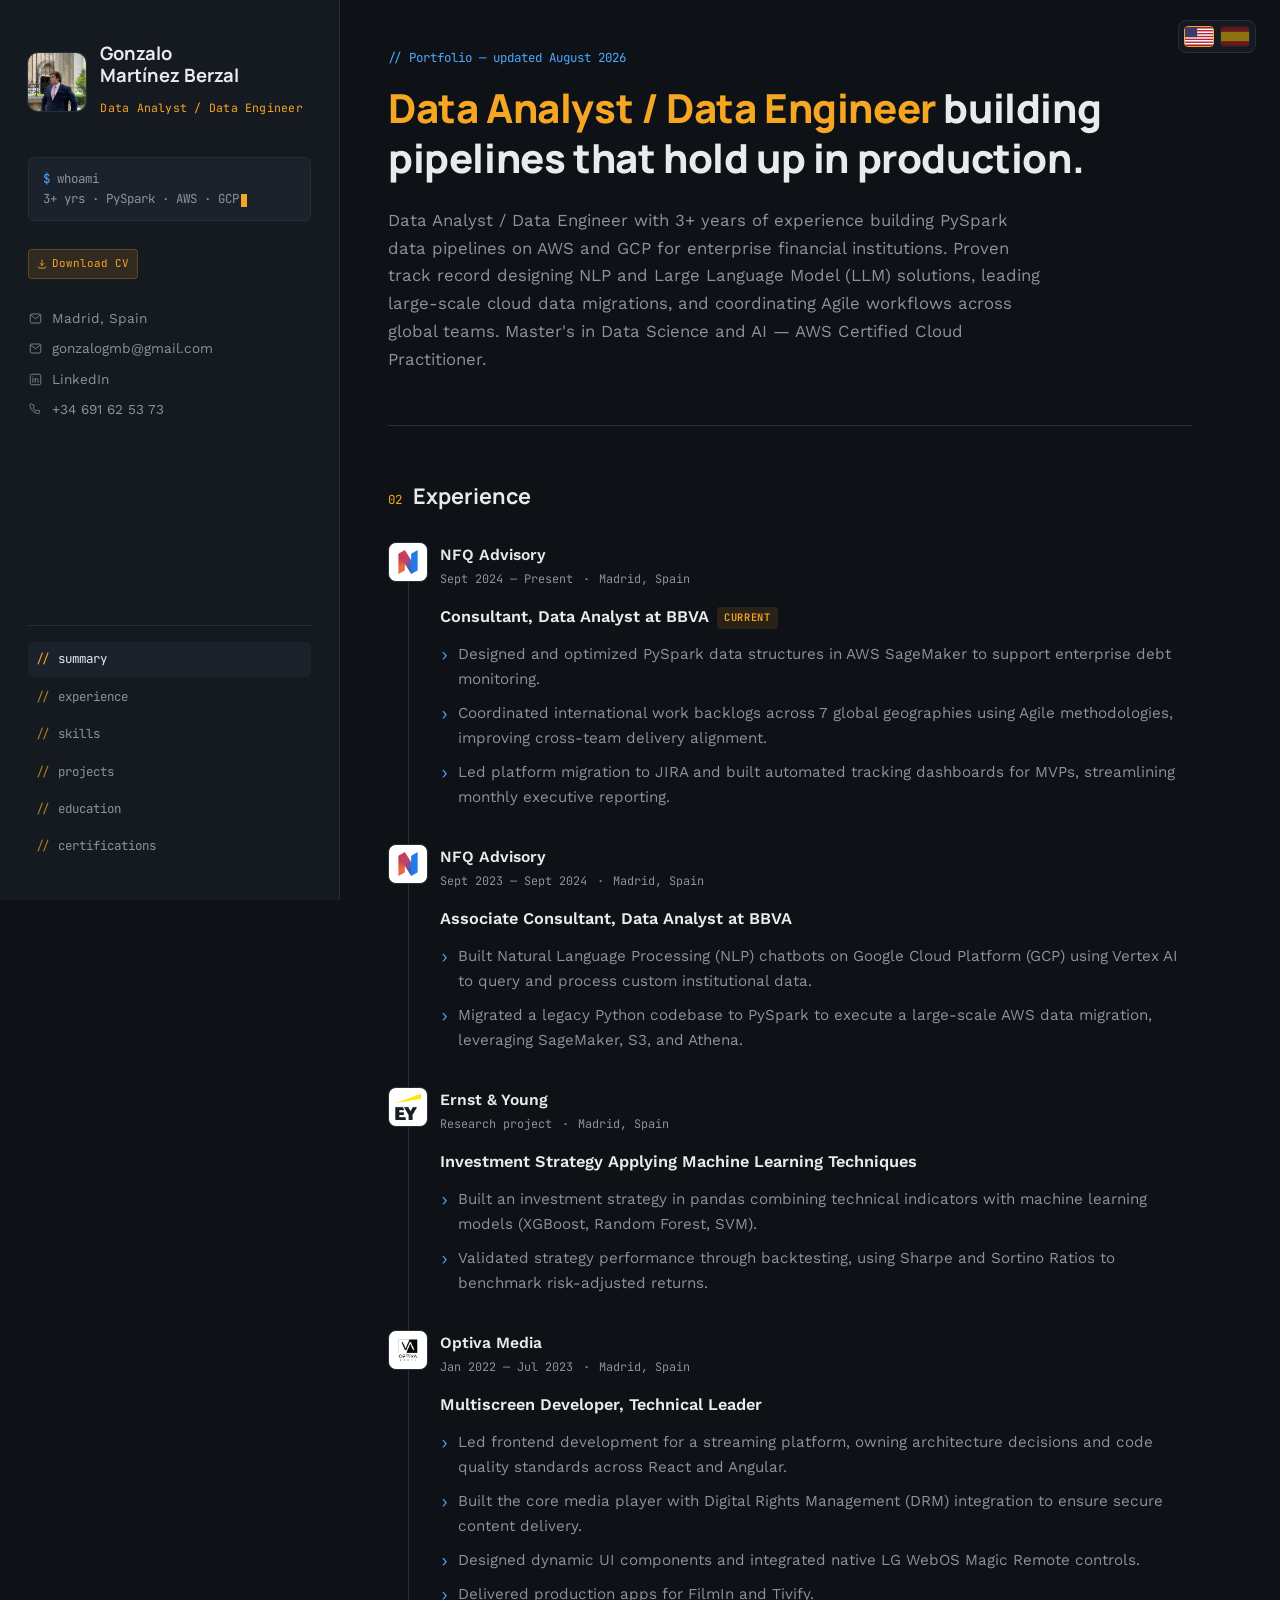
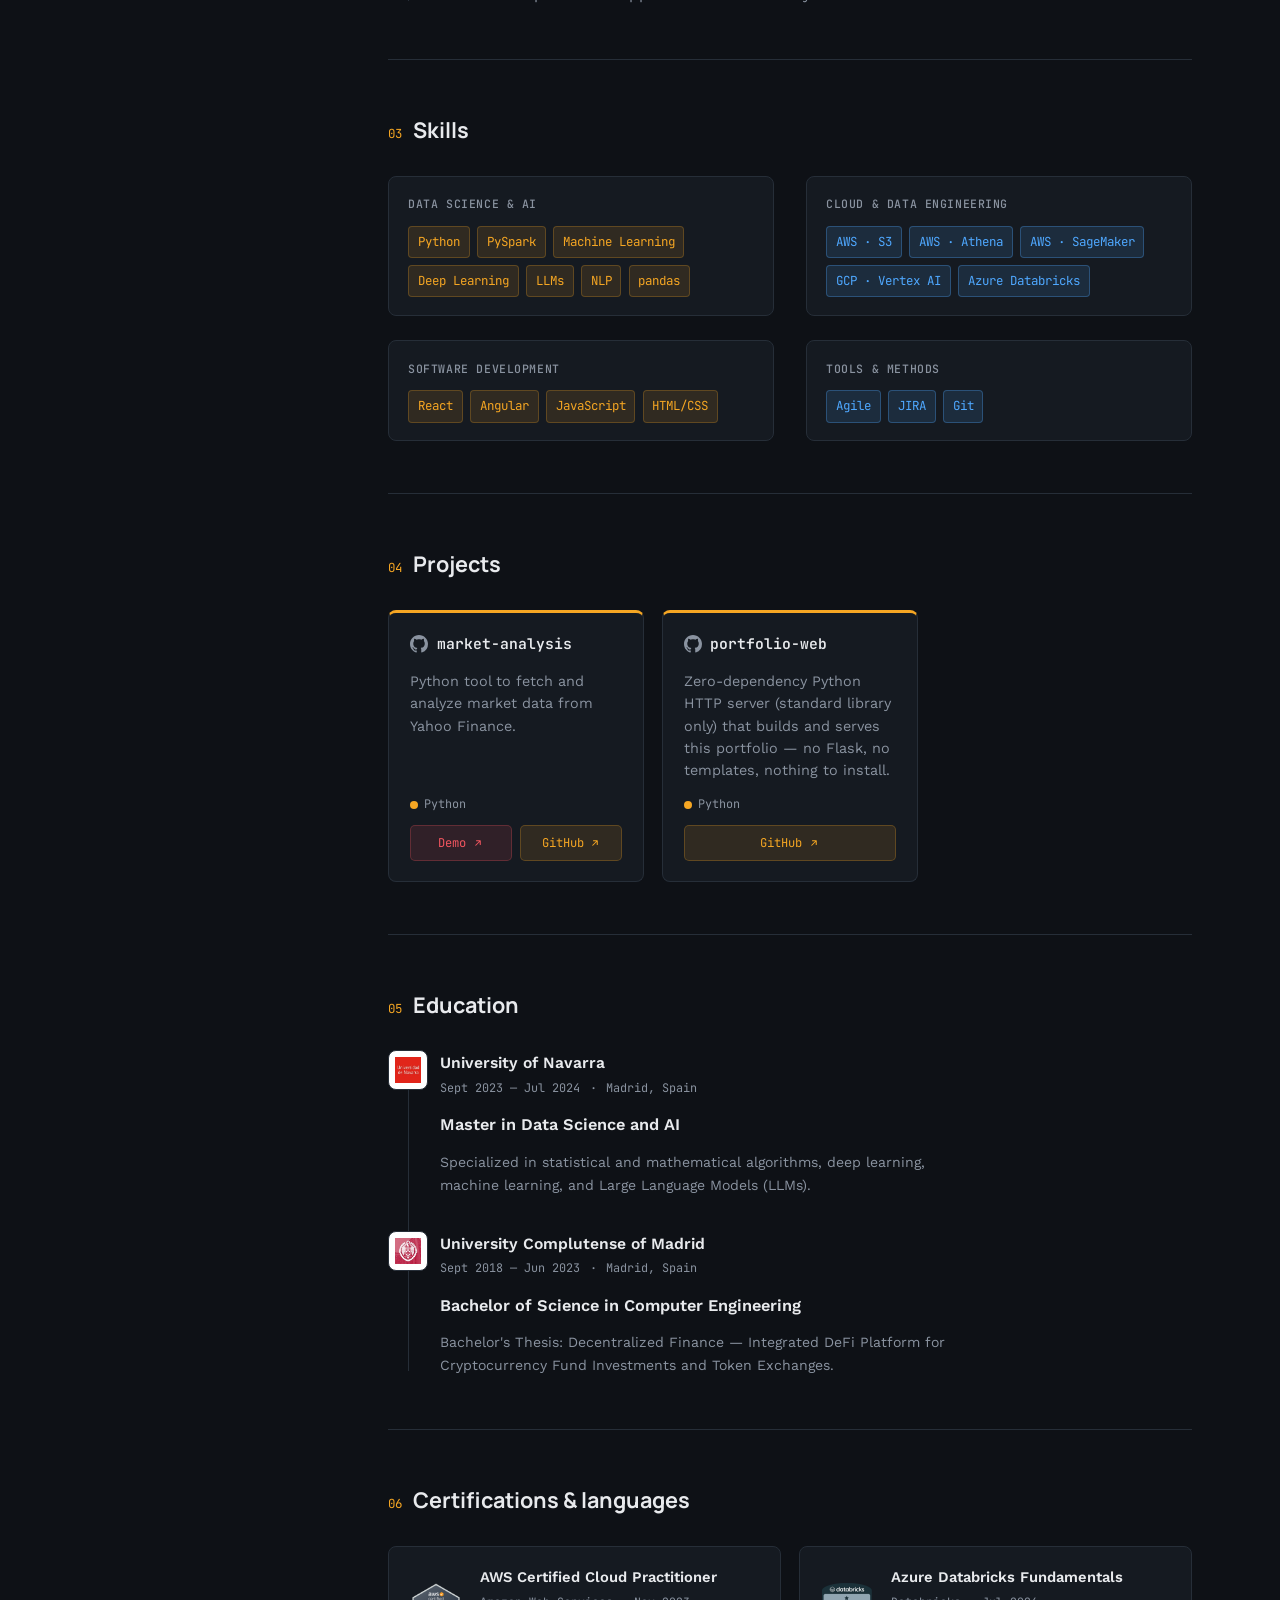
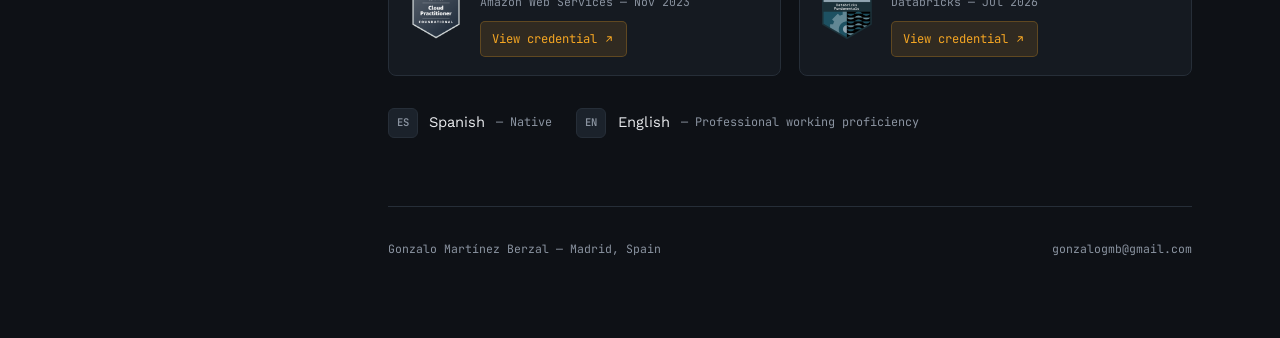
==== public/index.html @ f3e15d68 "v1.2.0 -- responsive design" ====
<!-- Design plan (v2 — alternative direction, deliberately dark, single-look)
Color: --bg #0E1116 (near-black indigo), --panel #151A21, --panel-2 #1B222B, --ink #E8EAED,
       --ink-soft #8A93A0, --line #262E38, --accent #F5A623 (terminal amber), --accent-2 #4FA8FF
       (electric blue, secondary). No light/dark toggle — this design commits to one console-inspired look.
Type: display = Manrope (tight geometric headings), body = Work Sans (humanist, readable long-form),
      mono = JetBrains Mono (dates, labels, tags — the "terminal" register).
Layout: fixed left console sidebar (photo, identity, contact, nav) + a right content column built as a
        vertical timeline for experience/education, with section headers styled like code comments.
        Collapses to a top bar + stacked content under 900px.
-->
<html lang="en">
<head>
<meta charset="UTF-8">
<meta name="viewport" content="width=device-width, initial-scale=1.0">
<title>Gonzalo Martínez Berzal</title>
<link rel="icon" type="image/svg+xml" href="static/favicon.svg">

<meta name="description" content="Data Analyst / Data Engineer con más de 3 años de experiencia diseñando pipelines de datos en PySpark sobre AWS y GCP para grandes instituciones financieras. Máster en Data Science e IA.">
<meta property="og:type" content="website">
<meta property="og:url" content="https://gonzalomartinezberzal.com/">
<meta property="og:title" content="Gonzalo Martínez Berzal — Data Analyst / Data Engineer">
<meta property="og:description" content="Data Analyst / Data Engineer con más de 3 años de experiencia diseñando pipelines de datos en PySpark sobre AWS y GCP para grandes instituciones financieras. Máster en Data Science e IA.">
<meta property="og:image" content="https://gonzalomartinezberzal.com/static/og-image.png">
<meta property="og:image:width" content="1200">
<meta property="og:image:height" content="630">
<meta name="twitter:card" content="summary_large_image">
<meta name="twitter:title" content="Gonzalo Martínez Berzal — Data Analyst / Data Engineer">
<meta name="twitter:description" content="Data Analyst / Data Engineer con más de 3 años de experiencia diseñando pipelines de datos en PySpark sobre AWS y GCP para grandes instituciones financieras. Máster en Data Science e IA.">
<meta name="twitter:image" content="https://gonzalomartinezberzal.com/static/og-image.png">
<link rel="preconnect" href="https://fonts.googleapis.com">
<link rel="preconnect" href="https://fonts.gstatic.com" crossorigin>
<link rel="stylesheet" href="https://fonts.googleapis.com/css2?family=Manrope:wght@500;600;700;800&family=Work+Sans:wght@400;500;600&family=JetBrains+Mono:wght@400;500;600&display=swap">
<link rel="stylesheet" href="static/style.css?v=7">
</head>
<body>

<div class="lang-switch" role="group" aria-label="Language / Idioma">
  <button type="button" class="lang-btn" data-lang="en" aria-pressed="true" aria-label="English">
    <svg viewBox="0 0 30 20" aria-hidden="true">
      <rect width="30" height="20" fill="#B22234"/>
      <rect y="1.54" width="30" height="1.54" fill="#fff"/>
      <rect y="4.62" width="30" height="1.54" fill="#fff"/>
      <rect y="7.69" width="30" height="1.54" fill="#fff"/>
      <rect y="10.77" width="30" height="1.54" fill="#fff"/>
      <rect y="13.85" width="30" height="1.54" fill="#fff"/>
      <rect y="16.92" width="30" height="1.54" fill="#fff"/>
      <rect width="13" height="10.77" fill="#3C3B6E"/>
    </svg>
  </button>
  <button type="button" class="lang-btn" data-lang="es" aria-pressed="false" aria-label="Español">
    <svg viewBox="0 0 30 20" aria-hidden="true">
      <rect width="30" height="20" fill="#AA151B"/>
      <rect y="5" width="30" height="10" fill="#F1BF00"/>
    </svg>
  </button>
</div>

<div class="layout">
  <aside class="sidebar">
    <div class="avatar-block">
      <img class="avatar" src="[data-uri]" alt="Gonzalo Martínez Berzal">
      <div class="identity">
        <p class="name">Gonzalo<br>Martínez Berzal</p>
        <p class="role">Data Analyst / Data Engineer</p>
      </div>
    </div>

    <button type="button" class="menu-toggle" id="menuToggle" aria-expanded="false" aria-label="Menu">
      <svg class="icon-open" viewBox="0 0 20 20" fill="none" aria-hidden="true"><path d="M3 5h14M3 10h14M3 15h14" stroke="currentColor" stroke-width="1.6" stroke-linecap="round"/></svg>
      <svg class="icon-close" viewBox="0 0 20 20" fill="none" aria-hidden="true"><path d="M5 5l10 10M15 5L5 15" stroke="currentColor" stroke-width="1.6" stroke-linecap="round"/></svg>
    </button>

    <div class="prompt-line">
      <span class="p">$</span> whoami<br>
      <span data-i18n="promptLine">3+ yrs · PySpark · AWS · GCP</span><span class="cursor"></span>
    </div>

    <a class="btn-cv" href="static/cv-gonzalo-martinez-berzal.pdf" download>
      <svg viewBox="0 0 16 16" fill="none" aria-hidden="true"><path d="M8 1.5v8.5m0 0L5 7m3 3l3-3M2.5 12.5v1a1 1 0 0 0 1 1h9a1 1 0 0 0 1-1v-1" stroke="currentColor" stroke-width="1.4" stroke-linecap="round" stroke-linejoin="round"/></svg>
      <span data-i18n="downloadCv">Download CV</span>
    </a>

    <div class="side-contact">
      <span>
        <svg viewBox="0 0 20 20" fill="none" aria-hidden="true"><path d="M3 5.5C3 4.67 3.67 4 4.5 4h11c.83 0 1.5.67 1.5 1.5v9c0 .83-.67 1.5-1.5 1.5h-11C3.67 16 3 15.33 3 14.5v-9Z" stroke="currentColor" stroke-width="1.3"/><path d="M4 5.5l6 5 6-5" stroke="currentColor" stroke-width="1.3" stroke-linecap="round" stroke-linejoin="round"/></svg>
        <span data-i18n="madridSpain">Madrid, Spain</span>
      </span>
      <a href="mailto:gonzalogmb@gmail.com">
        <svg viewBox="0 0 20 20" fill="none" aria-hidden="true"><path d="M3 5.5C3 4.67 3.67 4 4.5 4h11c.83 0 1.5.67 1.5 1.5v9c0 .83-.67 1.5-1.5 1.5h-11C3.67 16 3 15.33 3 14.5v-9Z" stroke="currentColor" stroke-width="1.3"/><path d="M4 5.5l6 5 6-5" stroke="currentColor" stroke-width="1.3" stroke-linecap="round" stroke-linejoin="round"/></svg>
        gonzalogmb@gmail.com
      </a>
      <a href="https://www.linkedin.com/in/gonzalo-mart%C3%ADnez-berzal-003298227/" target="_blank" rel="noopener">
        <svg viewBox="0 0 20 20" fill="none" aria-hidden="true"><rect x="3" y="3" width="14" height="14" rx="2" stroke="currentColor" stroke-width="1.3"/><path d="M6.6 8.6v5.1M6.6 6.5v.01M9.6 13.7V8.6M9.6 10.6c0-1.1.7-2 1.9-2s1.9.7 1.9 2v3.1" stroke="currentColor" stroke-width="1.3" stroke-linecap="round"/></svg>
        LinkedIn
      </a>
      <a href="tel:+34691625373">
        <svg viewBox="0 0 20 20" fill="none" aria-hidden="true"><path d="M5 3.5h2.3l1 3.3-1.6 1.4a10 10 0 0 0 4.1 4.1l1.4-1.6 3.3 1v2.3c0 .83-.7 1.5-1.55 1.44-3-.2-5.85-1.55-7.98-3.68C4.05 9.65 2.7 6.8 2.5 3.8 2.44 2.94 3.12 2.25 5 2.25" stroke="currentColor" stroke-width="1.3" stroke-linejoin="round"/></svg>
        +34 691 62 53 73
      </a>
    </div>

    <nav class="side-nav">
      <a href="#summary" data-i18n="navSummary">summary</a>
      <a href="#experience" data-i18n="navExperience">experience</a>
      <a href="#skills" data-i18n="navSkills">skills</a>
      <a href="#projects" data-i18n="navProjects">projects</a>
      <a href="#education" data-i18n="navEducation">education</a>
      <a href="#certifications" data-i18n="navCertifications">certifications</a>
    </nav>
  </aside>

  <main class="main">
    <section id="summary">
      <p class="hero-line" data-i18n="heroLine">// Portfolio — updated August 2026</p>
      <h1 class="headline"><span class="accent">Data Analyst / Data Engineer</span> building pipelines that hold up in production.</h1>
      <p class="summary-text" data-i18n="summaryText">Data Analyst / Data Engineer with 3+ years of experience building PySpark data pipelines on AWS and GCP for enterprise financial institutions. Proven track record designing NLP and Large Language Model (LLM) solutions, leading large-scale cloud data migrations, and coordinating Agile workflows across global teams. Master's in Data Science and AI — AWS Certified Cloud Practitioner.</p>
    </section>

    <section id="experience">
      <div class="sec-head">
        <span class="sec-tag">02</span>
        <h2 class="sec-title" data-i18n="experienceEyebrow">Experience</h2>
      </div>
      <div class="timeline">

        <div class="t-item">
          <div class="t-mark"><img src="[data-uri]" alt="NFQ Advisory"></div>
          <p class="t-org">NFQ Advisory</p>
          <p class="t-meta"><span data-i18n="entry1Dates">Sept 2024 — Present</span><span>·</span><span data-i18n="madridSpain">Madrid, Spain</span></p>
          <p class="t-role"><span data-i18n="entry1Role">Consultant, Data Analyst at BBVA</span><span class="current" data-i18n="currentTag">Current</span></p>
          <ul>
            <li data-i18n="entry1B1">Designed and optimized PySpark data structures in AWS SageMaker to support enterprise debt monitoring.</li>
            <li data-i18n="entry1B2">Coordinated international work backlogs across 7 global geographies using Agile methodologies, improving cross-team delivery alignment.</li>
            <li data-i18n="entry1B3">Led platform migration to JIRA and built automated tracking dashboards for MVPs, streamlining monthly executive reporting.</li>
          </ul>
        </div>

        <div class="t-item">
          <div class="t-mark"><img src="[data-uri]" alt="NFQ Advisory"></div>
          <p class="t-org">NFQ Advisory</p>
          <p class="t-meta"><span>Sept 2023 — Sept 2024</span><span>·</span><span data-i18n="madridSpain">Madrid, Spain</span></p>
          <p class="t-role" data-i18n="entry2Role">Associate Consultant, Data Analyst at BBVA</p>
          <ul>
            <li data-i18n="entry2B1">Built Natural Language Processing (NLP) chatbots on Google Cloud Platform (GCP) using Vertex AI to query and process custom institutional data.</li>
            <li data-i18n="entry2B2">Migrated a legacy Python codebase to PySpark to execute a large-scale AWS data migration, leveraging SageMaker, S3, and Athena.</li>
          </ul>
        </div>

        <div class="t-item">
          <div class="t-mark"><img src="[data-uri]" alt="Ernst &amp; Young"></div>
          <p class="t-org">Ernst &amp; Young</p>
          <p class="t-meta"><span data-i18n="entry3Dates">Research project</span><span>·</span><span data-i18n="madridSpain">Madrid, Spain</span></p>
          <p class="t-role">Investment Strategy Applying Machine Learning Techniques</p>
          <ul>
            <li data-i18n="entry3B1">Built an investment strategy in pandas combining technical indicators with machine learning models (XGBoost, Random Forest, SVM).</li>
            <li data-i18n="entry3B2">Validated strategy performance through backtesting, using Sharpe and Sortino Ratios to benchmark risk-adjusted returns.</li>
          </ul>
        </div>

        <div class="t-item">
          <div class="t-mark"><img src="[data-uri]" alt="Optiva Media"></div>
          <p class="t-org">Optiva Media</p>
          <p class="t-meta"><span data-i18n="entry4Dates">Jan 2022 — Jul 2023</span><span>·</span><span data-i18n="madridSpain">Madrid, Spain</span></p>
          <p class="t-role">Multiscreen Developer, Technical Leader</p>
          <ul>
            <li data-i18n="entry4B1">Led frontend development for a streaming platform, owning architecture decisions and code quality standards across React and Angular.</li>
            <li data-i18n="entry4B2">Built the core media player with Digital Rights Management (DRM) integration to ensure secure content delivery.</li>
            <li data-i18n="entry4B3">Designed dynamic UI components and integrated native LG WebOS Magic Remote controls.</li>
            <li data-i18n="entry4B4">Delivered production apps for FilmIn and Tivify.</li>
          </ul>
        </div>

      </div>
    </section>

    <section id="skills">
      <div class="sec-head">
        <span class="sec-tag">03</span>
        <h2 class="sec-title" data-i18n="skillsEyebrow">Skills</h2>
      </div>
      <div class="skills-grid">
        <div class="skill-group">
          <h3 data-i18n="skillHeader1">Data Science &amp; AI</h3>
          <div class="tag-row">
            <span class="tag">Python</span><span class="tag">PySpark</span><span class="tag">Machine Learning</span>
            <span class="tag">Deep Learning</span><span class="tag">LLMs</span><span class="tag">NLP</span><span class="tag">pandas</span>
          </div>
        </div>
        <div class="skill-group">
          <h3>Cloud &amp; Data Engineering</h3>
          <div class="tag-row">
            <span class="tag">AWS · S3</span><span class="tag">AWS · Athena</span><span class="tag">AWS · SageMaker</span>
            <span class="tag">GCP · Vertex AI</span><span class="tag">Azure Databricks</span>
          </div>
        </div>
        <div class="skill-group">
          <h3>Software Development</h3>
          <div class="tag-row">
            <span class="tag">React</span><span class="tag">Angular</span><span class="tag">JavaScript</span><span class="tag">HTML/CSS</span>
          </div>
        </div>
        <div class="skill-group">
          <h3>Tools &amp; Methods</h3>
          <div class="tag-row">
            <span class="tag">Agile</span><span class="tag">JIRA</span><span class="tag">Git</span>
          </div>
        </div>
      </div>
    </section>

    <section id="projects">
      <div class="sec-head">
        <span class="sec-tag">04</span>
        <h2 class="sec-title" data-i18n="projectsEyebrow">Projects</h2>
      </div>
      <div class="projects-grid">
        <div class="project-card">
          <div class="project-head">
            <svg class="project-icon" width="18" height="18" viewBox="0 0 16 16" fill="currentColor" aria-hidden="true">
              <path fill-rule="evenodd" clip-rule="evenodd" d="M8 0C3.58 0 0 3.58 0 8c0 3.54 2.29 6.53 5.47 7.59.4.07.55-.17.55-.38 0-.19-.01-.82-.01-1.49-2.01.37-2.53-.49-2.69-.94-.09-.23-.48-.94-.82-1.13-.28-.15-.68-.52-.01-.53.63-.01 1.08.58 1.23.82.72 1.21 1.87.87 2.33.66.07-.52.28-.87.51-1.07-1.78-.2-3.64-.89-3.64-3.95 0-.87.31-1.59.82-2.15-.08-.2-.36-1.02.08-2.12 0 0 .67-.21 2.2.82.64-.18 1.32-.27 2-.27.68 0 1.36.09 2 .27 1.53-1.04 2.2-.82 2.2-.82.44 1.1.16 1.92.08 2.12.51.56.82 1.27.82 2.15 0 3.07-1.87 3.75-3.65 3.95.29.25.54.73.54 1.48 0 1.07-.01 1.93-.01 2.2 0 .21.15.46.55.38A8.01 8.01 0 0 0 16 8c0-4.42-3.58-8-8-8Z"/>
            </svg>
            <span class="project-name">market-analysis</span>
          </div>
          <p class="project-desc" data-i18n="project1Desc">Python tool to fetch and analyze market data from Yahoo Finance.</p>
          <div class="project-foot">
            <span class="project-lang"><span class="project-lang-dot"></span>Python</span>
            <div class="project-links">
              <a class="btn-link btn-demo" href="https://market.gonzalomartinezberzal.com" target="_blank" rel="noopener">
                <span data-i18n="viewDemo">Demo</span>
                <svg viewBox="0 0 16 16" fill="none" aria-hidden="true"><path d="M5 11l6-6M11 5H6M11 5v5" stroke="currentColor" stroke-width="1.4" stroke-linecap="round" stroke-linejoin="round"/></svg>
              </a>
              <a class="btn-link" href="https://github.com/gonzalogmb/market-analysis" target="_blank" rel="noopener">
                <span data-i18n="viewOnGithub">GitHub</span>
                <svg viewBox="0 0 16 16" fill="none" aria-hidden="true"><path d="M5 11l6-6M11 5H6M11 5v5" stroke="currentColor" stroke-width="1.4" stroke-linecap="round" stroke-linejoin="round"/></svg>
              </a>
            </div>
          </div>
        </div>
        <div class="project-card">
          <div class="project-head">
            <svg class="project-icon" width="18" height="18" viewBox="0 0 16 16" fill="currentColor" aria-hidden="true">
              <path fill-rule="evenodd" clip-rule="evenodd" d="M8 0C3.58 0 0 3.58 0 8c0 3.54 2.29 6.53 5.47 7.59.4.07.55-.17.55-.38 0-.19-.01-.82-.01-1.49-2.01.37-2.53-.49-2.69-.94-.09-.23-.48-.94-.82-1.13-.28-.15-.68-.52-.01-.53.63-.01 1.08.58 1.23.82.72 1.21 1.87.87 2.33.66.07-.52.28-.87.51-1.07-1.78-.2-3.64-.89-3.64-3.95 0-.87.31-1.59.82-2.15-.08-.2-.36-1.02.08-2.12 0 0 .67-.21 2.2.82.64-.18 1.32-.27 2-.27.68 0 1.36.09 2 .27 1.53-1.04 2.2-.82 2.2-.82.44 1.1.16 1.92.08 2.12.51.56.82 1.27.82 2.15 0 3.07-1.87 3.75-3.65 3.95.29.25.54.73.54 1.48 0 1.07-.01 1.93-.01 2.2 0 .21.15.46.55.38A8.01 8.01 0 0 0 16 8c0-4.42-3.58-8-8-8Z"/>
            </svg>
            <span class="project-name">portfolio-web</span>
          </div>
          <p class="project-desc" data-i18n="project2Desc">Zero-dependency Python HTTP server (standard library only) that builds and serves this portfolio — no Flask, no templates, nothing to install.</p>
          <div class="project-foot">
            <span class="project-lang"><span class="project-lang-dot"></span>Python</span>
            <div class="project-links">
              <a class="btn-link" href="https://github.com/gonzalogmb/portfolio-web" target="_blank" rel="noopener">
                <span data-i18n="viewOnGithub">GitHub</span>
                <svg viewBox="0 0 16 16" fill="none" aria-hidden="true"><path d="M5 11l6-6M11 5H6M11 5v5" stroke="currentColor" stroke-width="1.4" stroke-linecap="round" stroke-linejoin="round"/></svg>
              </a>
            </div>
          </div>
        </div>
      </div>
    </section>

    <section id="education">
      <div class="sec-head">
        <span class="sec-tag">05</span>
        <h2 class="sec-title" data-i18n="educationEyebrow">Education</h2>
      </div>
      <div class="timeline">
        <div class="t-item">
          <div class="t-mark"><img src="[data-uri]" alt="University of Navarra"></div>
          <p class="t-org" data-i18n="eduOrg1">University of Navarra</p>
          <p class="t-meta"><span>Sept 2023 — Jul 2024</span><span>·</span><span data-i18n="madridSpain">Madrid, Spain</span></p>
          <p class="t-role" data-i18n="eduRole1">Master in Data Science and AI</p>
          <p class="t-note" data-i18n="eduSubNote1">Specialized in statistical and mathematical algorithms, deep learning, machine learning, and Large Language Models (LLMs).</p>
        </div>
        <div class="t-item">
          <div class="t-mark"><img src="[data-uri]" alt="Complutense University of Madrid"></div>
          <p class="t-org" data-i18n="eduOrg2">University Complutense of Madrid</p>
          <p class="t-meta"><span>Sept 2018 — Jun 2023</span><span>·</span><span data-i18n="madridSpain">Madrid, Spain</span></p>
          <p class="t-role" data-i18n="eduRole2">Bachelor of Science in Computer Engineering</p>
          <p class="t-note" data-i18n="eduSubNote2">Bachelor's Thesis: Decentralized Finance — Integrated DeFi Platform for Cryptocurrency Fund Investments and Token Exchanges.</p>
        </div>
      </div>
    </section>

    <section id="certifications">
      <div class="sec-head">
        <span class="sec-tag">06</span>
        <h2 class="sec-title" data-i18n="certLangEyebrow">Certifications &amp; languages</h2>
      </div>

      <div class="cert-grid">
        <div class="cert-card">
          <img class="cert-icon" src="[data-uri]" alt="AWS Certified Cloud Practitioner badge">
          <div>
            <p class="cert-title">AWS Certified Cloud Practitioner</p>
            <p class="cert-issuer">Amazon Web Services — Nov 2023</p>
            <a class="btn-link" href="https://www.credly.com/badges/de3a511f-13e1-42bb-a3db-3eb16f220753/linked_in_profile" target="_blank" rel="noopener">
              <span data-i18n="viewCredential">View credential</span>
              <svg viewBox="0 0 16 16" fill="none" aria-hidden="true"><path d="M5 11l6-6M11 5H6M11 5v5" stroke="currentColor" stroke-width="1.4" stroke-linecap="round" stroke-linejoin="round"/></svg>
            </a>
          </div>
        </div>
        <div class="cert-card">
          <img class="cert-icon" src="[data-uri]" alt="Databricks Fundamentals badge">
          <div>
            <p class="cert-title">Azure Databricks Fundamentals</p>
            <p class="cert-issuer">Databricks — Jul 2026</p>
            <a class="btn-link" href="https://www.credential.net/46bdf835-f0b1-4f4f-82eb-de33b6659af5#acc.dFP86Ilz" target="_blank" rel="noopener">
              <span data-i18n="viewCredential">View credential</span>
              <svg viewBox="0 0 16 16" fill="none" aria-hidden="true"><path d="M5 11l6-6M11 5H6M11 5v5" stroke="currentColor" stroke-width="1.4" stroke-linecap="round" stroke-linejoin="round"/></svg>
            </a>
          </div>
        </div>
      </div>

      <div class="lang-row">
        <div class="lang-item">
          <span class="lang-badge">ES</span>
          <span class="k" data-i18n="langSpanishName">Spanish</span>
          <span class="v" data-i18n="langSpanishLevel">— Native</span>
        </div>
        <div class="lang-item">
          <span class="lang-badge">EN</span>
          <span class="k" data-i18n="langEnglishName">English</span>
          <span class="v" data-i18n="langEnglishLevel">— Professional working proficiency</span>
        </div>
      </div>
    </section>

    <footer class="main-footer">
      <span>Gonzalo Martínez Berzal — <span data-i18n="madridSpain">Madrid, Spain</span></span>
      <a href="mailto:gonzalogmb@gmail.com">gonzalogmb@gmail.com</a>
    </footer>
  </main>
</div>

<script src="static/script.js?v=2"></script>

</body>
</html>
---- public/static/style.css ----
:root {
    --bg: #0E1116;
    --panel: #151A21;
    --panel-2: #1B222B;
    --ink: #E8EAED;
    --ink-soft: #8A93A0;
    --line: #262E38;
    --accent: #F5A623;
    --accent-soft: rgba(245, 166, 35, 0.12);
    --accent-soft-strong: rgba(245, 166, 35, 0.24);
    --accent-2: #4FA8FF;
    --accent-2-soft: rgba(79, 168, 255, 0.13);
    --danger: #F2555F;
    --danger-soft: rgba(242, 85, 95, 0.12);
    --danger-soft-strong: rgba(242, 85, 95, 0.26);

    --font-display: 'Manrope', 'Segoe UI', sans-serif;
    --font-body: 'Work Sans', 'Segoe UI', sans-serif;
    --font-mono: 'JetBrains Mono', ui-monospace, SFMono-Regular, Menlo, monospace;

    --sidebar-w: 340px;
  }

  * { box-sizing: border-box; }
  html { -webkit-text-size-adjust: 100%; scroll-behavior: smooth; }

  body {
    margin: 0;
    background: var(--bg);
    color: var(--ink);
    font-family: var(--font-body);
    font-size: 16px;
    line-height: 1.65;
    -webkit-font-smoothing: antialiased;
  }

  a { color: var(--accent); text-decoration: none; }
  a:focus-visible, button:focus-visible { outline: 2px solid var(--accent); outline-offset: 2px; }

  .layout {
    display: flex;
    align-items: flex-start;
    min-height: 100vh;
  }

  /* ---------- Sidebar ---------- */

  .sidebar {
    position: sticky;
    top: 0;
    width: var(--sidebar-w);
    flex-shrink: 0;
    height: 100vh;
    overflow-y: auto;
    background: var(--panel);
    border-right: 1px solid var(--line);
    padding: 2.25rem 1.75rem;
    display: flex;
    flex-direction: column;
    gap: 1.75rem;
  }

  .lang-switch {
    position: fixed;
    top: 1.25rem;
    right: 1.5rem;
    z-index: 20;
    display: flex;
    gap: 0.4rem;
    background: var(--panel);
    border: 1px solid var(--line);
    border-radius: 8px;
    padding: 0.3rem;
  }
  .lang-btn {
    display: flex; align-items: center; justify-content: center;
    width: 30px; height: 21px; padding: 0;
    border: 1.5px solid var(--line); border-radius: 4px;
    background: var(--panel-2); cursor: pointer;
    opacity: 0.55; transition: opacity 0.15s ease, border-color 0.15s ease;
  }
  .lang-btn svg { width: 100%; height: 100%; border-radius: 2px; display: block; }
  .lang-btn:hover { opacity: 0.85; }
  .lang-btn.active { opacity: 1; border-color: var(--accent); }

  .avatar-block { display: flex; align-items: center; gap: 0.9rem; }
  .avatar {
    width: 58px; height: 58px; border-radius: 10px; object-fit: cover;
    box-shadow: 0 0 0 1px var(--line);
    transition: transform 0.25s ease, box-shadow 0.25s ease;
  }
  .avatar-block:hover .avatar { transform: rotate(-3deg) scale(1.05); box-shadow: 0 0 0 1px var(--accent); }
  .identity .name {
    font-family: var(--font-display);
    font-weight: 700;
    font-size: 1.15rem;
    line-height: 1.2;
    margin: 0.4rem 0 0.3rem;
  }
  .identity .role {
    font-family: var(--font-mono);
    font-size: 0.72rem;
    color: var(--accent);
    letter-spacing: 0.02em;
  }

  .prompt-line {
    font-family: var(--font-mono);
    font-size: 0.78rem;
    color: var(--ink-soft);
    background: var(--panel-2);
    border: 1px solid var(--line);
    border-radius: 6px;
    padding: 0.7rem 0.85rem;
    line-height: 1.6;
  }
  .prompt-line .p { color: var(--accent-2); }
  .prompt-line .cursor {
    display: inline-block; width: 6px; height: 1em; background: var(--accent);
    vertical-align: text-bottom; margin-left: 2px;
    animation: blink 1.1s steps(1) infinite;
  }
  @keyframes blink { 50% { opacity: 0; } }

  .btn-cv {
    display: inline-flex; align-self: flex-start; align-items: center; gap: 0.3rem;
    font-family: var(--font-mono); font-size: 0.68rem; color: var(--accent);
    border: 1px solid var(--accent-soft-strong); background: var(--accent-soft);
    border-radius: 4px; padding: 0.32rem 0.5rem;
    text-decoration: none; transition: background 0.15s ease, border-color 0.15s ease, transform 0.15s ease;
  }
  .btn-cv:hover { background: var(--accent-soft-strong); border-color: var(--accent); transform: translateY(-1px); }
  .btn-cv:active { transform: translateY(0) scale(0.96); }
  .btn-cv svg { width: 10px; height: 10px; }

  .side-contact { display: flex; flex-direction: column; gap: 0.5rem; }
  .side-contact a, .side-contact span {
    display: flex; align-items: center; gap: 0.55rem;
    font-size: 0.85rem; color: var(--ink-soft);
  }
  .side-contact a:hover { color: var(--accent); }
  .side-contact svg { width: 15px; height: 15px; flex-shrink: 0; opacity: 0.85; }

  .side-nav { display: flex; flex-direction: column; gap: 0.15rem; margin-top: auto; padding-top: 1rem; border-top: 1px solid var(--line); }
  .side-nav a {
    font-family: var(--font-mono);
    font-size: 0.78rem;
    color: var(--ink-soft);
    padding: 0.45rem 0.5rem;
    border-radius: 5px;
    display: flex;
    align-items: center;
    gap: 0.5rem;
    transition: color 0.15s ease, background 0.15s ease, padding-left 0.15s ease;
  }
  .side-nav a:hover { color: var(--ink); background: var(--panel-2); padding-left: 0.7rem; }
  .side-nav a::before { content: "//"; color: var(--accent); opacity: 0.7; transition: opacity 0.15s ease; }
  .side-nav a.active { color: var(--ink); background: var(--panel-2); }
  .side-nav a.active::before { opacity: 1; }

  /* ---------- Mobile menu toggle (hidden on desktop) ---------- */

  .menu-toggle {
    display: none;
    align-items: center; justify-content: center;
    width: 38px; height: 38px; flex-shrink: 0;
    border: 1px solid var(--line); border-radius: 8px;
    background: var(--panel-2); color: var(--ink);
    cursor: pointer; padding: 0;
    transition: border-color 0.15s ease;
  }
  .menu-toggle svg { width: 18px; height: 18px; }
  .menu-toggle:hover { border-color: var(--accent-soft-strong); }
  .menu-toggle .icon-close { display: none; }
  .menu-toggle[aria-expanded="true"] .icon-open { display: none; }
  .menu-toggle[aria-expanded="true"] .icon-close { display: block; }

  /* ---------- Main content ---------- */

  .main { flex: 1; min-width: 0; max-width: 900px; padding: 3rem 3rem 5rem; }

  .hero-line {
    font-family: var(--font-mono);
    font-size: 0.78rem;
    color: var(--accent-2);
    margin: 0 0 0.9rem;
  }

  .headline {
    font-family: var(--font-display);
    font-weight: 800;
    font-size: clamp(1.8rem, 3.4vw, 2.5rem);
    line-height: 1.25;
    letter-spacing: -0.01em;
    margin: 0 0 1.5rem;
    max-width: 34ch;
    text-wrap: balance;
  }
  .headline .accent { color: var(--accent); }

  /* ---------- Entrance animation (hero) ---------- */
  @keyframes fadeInUp {
    from { opacity: 0; transform: translateY(12px); }
    to { opacity: 1; transform: translateY(0); }
  }
  .avatar-block, .identity .role, .prompt-line, .btn-cv,
  .hero-line, .headline, .summary-text {
    animation: fadeInUp 0.6s ease both;
  }
  .identity .role { animation-delay: 0.05s; }
  .prompt-line { animation-delay: 0.1s; }
  .btn-cv { animation-delay: 0.15s; }
  .headline { animation-delay: 0.08s; }
  .summary-text { animation-delay: 0.16s; }

  section { padding: 3.25rem 0; border-top: 1px solid var(--line); scroll-margin-top: 2rem; }
  section:first-of-type { border-top: none; padding-top: 0; }

  .sec-head {
    display: flex;
    align-items: baseline;
    gap: 0.7rem;
    margin: 0 0 1.75rem;
  }
  .sec-tag { font-family: var(--font-mono); font-size: 0.78rem; color: var(--accent); }
  .sec-title {
    font-family: var(--font-display);
    font-weight: 700;
    font-size: 1.35rem;
    margin: 0;
    color: var(--ink);
  }

  .summary-text { font-size: 1.05rem; color: var(--ink-soft); max-width: 66ch; margin: 0; }

  /* ---------- Timeline (experience / education) ---------- */

  .timeline { position: relative; display: flex; flex-direction: column; gap: 2.1rem; }
  .timeline::before {
    content: "";
    position: absolute;
    left: 20px;
    top: 6px;
    bottom: 6px;
    width: 1px;
    background: var(--line);
  }

  .t-item { position: relative; padding-left: 3.25rem; }

  .t-mark {
    position: absolute;
    left: 0;
    top: 0;
    width: 40px;
    height: 40px;
    border-radius: 8px;
    background: #FFFFFF;
    border: 1px solid var(--line);
    display: flex;
    align-items: center;
    justify-content: center;
    padding: 6px;
    z-index: 1;
    transition: transform 0.2s ease, box-shadow 0.2s ease;
  }
  .t-item:hover .t-mark { transform: scale(1.08); box-shadow: 0 4px 12px rgba(0,0,0,0.25); }
  .t-mark img { width: 100%; height: 100%; object-fit: contain; }
  .t-mark.dot::after {
    content: "";
    width: 8px; height: 8px; border-radius: 50%;
    background: var(--accent);
  }
  .timeline .t-item:nth-child(2n) .t-mark.dot::after { background: var(--accent-2); }

  .t-org { font-weight: 600; font-size: 0.98rem; color: var(--ink); margin: 0 0 0.15rem; }
  .t-meta {
    font-family: var(--font-mono);
    font-size: 0.74rem;
    color: var(--ink-soft);
    margin: 0 0 0.9rem;
    display: flex;
    flex-wrap: wrap;
    gap: 0 0.6rem;
  }
  .t-role { font-weight: 600; font-size: 1.02rem; color: var(--ink); margin: 0 0 0.7rem; }
  .t-role .current {
    display: inline-block; margin-left: 0.5rem;
    font-family: var(--font-mono); font-size: 0.65rem;
    letter-spacing: 0.06em; text-transform: uppercase;
    color: var(--accent); background: var(--accent-soft);
    padding: 0.15rem 0.45rem; border-radius: 3px; vertical-align: middle;
  }
  .t-item ul { list-style: none; margin: 0; padding: 0; display: flex; flex-direction: column; gap: 0.55rem; }
  .t-item li { position: relative; padding-left: 1.1rem; color: var(--ink-soft); font-size: 0.95rem; }
  .t-item li::before { content: "›"; position: absolute; left: 0; color: var(--accent-2); font-family: var(--font-mono); }
  .t-note { font-size: 0.88rem; color: var(--ink-soft); margin: 0.7rem 0 0; max-width: 60ch; }

  /* ---------- Skills ---------- */

  .skills-grid { display: grid; grid-template-columns: repeat(2, 1fr); gap: 1.5rem 2rem; }
  .skill-group {
    background: var(--panel); border: 1px solid var(--line); border-radius: 8px; padding: 1.1rem 1.2rem;
    transition: transform 0.2s ease, border-color 0.2s ease, box-shadow 0.2s ease;
  }
  .skill-group:hover { transform: translateY(-3px); border-color: var(--accent-soft-strong); box-shadow: 0 8px 20px rgba(0,0,0,0.25); }
  .skill-group h3 {
    font-family: var(--font-mono); font-size: 0.72rem; letter-spacing: 0.05em;
    text-transform: uppercase; color: var(--ink-soft); font-weight: 500; margin: 0 0 0.8rem;
  }
  .tag-row { display: flex; flex-wrap: wrap; gap: 0.45rem; }
  .tag {
    font-family: var(--font-mono); font-size: 0.78rem; color: var(--accent);
    border: 1px solid var(--accent-soft-strong); background: var(--accent-soft);
    padding: 0.3rem 0.55rem; border-radius: 4px; white-space: nowrap;
    transition: transform 0.15s ease, background 0.15s ease, border-color 0.15s ease;
  }
  .tag:hover { transform: translateY(-2px); background: var(--accent-soft-strong); }
  .skills-grid .skill-group:nth-child(2n) .tag {
    color: var(--accent-2); border-color: rgba(79,168,255,0.3); background: var(--accent-2-soft);
  }
  .skills-grid .skill-group:nth-child(2n) .tag:hover { background: rgba(79,168,255,0.24); }

  /* ---------- Projects ---------- */

  .projects-grid { display: grid; grid-template-columns: repeat(auto-fill, minmax(240px, 1fr)); gap: 1.1rem; }
  .project-card {
    display: flex; flex-direction: column; gap: 0.85rem;
    background: var(--panel); border: 1px solid var(--line); border-radius: 8px;
    padding: 1.2rem 1.3rem; border-top: 3px solid var(--accent);
    transition: transform 0.2s ease, box-shadow 0.2s ease;
  }
  .project-card:hover { transform: translateY(-4px); box-shadow: 0 10px 24px rgba(0,0,0,0.3); }
  .project-head { display: flex; align-items: center; gap: 0.55rem; }
  .project-icon { color: var(--ink-soft); flex-shrink: 0; }
  .project-name { font-family: var(--font-mono); font-weight: 600; font-size: 0.92rem; color: var(--ink); }
  .project-desc { font-size: 0.9rem; color: var(--ink-soft); line-height: 1.55; margin: 0; flex: 1; }
  .project-foot { display: flex; flex-direction: column; gap: 0.65rem; }
  .project-lang { display: inline-flex; align-items: center; gap: 0.4rem; font-family: var(--font-mono); font-size: 0.74rem; color: var(--ink-soft); }
  .project-lang-dot { width: 8px; height: 8px; border-radius: 50%; background: var(--accent); }
  .project-links { display: flex; align-items: center; gap: 0.5rem; }

  .btn-link {
    display: inline-flex; align-items: center; justify-content: center; gap: 0.35rem;
    font-family: var(--font-mono); font-size: 0.76rem; color: var(--accent);
    border: 1px solid var(--accent-soft-strong); background: var(--accent-soft);
    padding: 0.45rem 0.7rem; border-radius: 5px; text-decoration: none;
    transition: background 0.15s ease, border-color 0.15s ease, transform 0.15s ease;
    flex: 1;
  }
  .btn-link:hover { background: var(--accent-soft-strong); border-color: var(--accent); transform: translateY(-1px); }
  .btn-link:active { transform: translateY(0) scale(0.96); }
  .btn-link svg { width: 12px; height: 12px; }

  .btn-link.btn-demo { color: var(--danger); border-color: var(--danger-soft-strong); background: var(--danger-soft); }
  .btn-link.btn-demo:hover { background: var(--danger-soft-strong); border-color: var(--danger); }

  /* ---------- Certifications & languages ---------- */

  .cert-grid { display: grid; grid-template-columns: repeat(auto-fit, minmax(260px, 1fr)); gap: 1.1rem; margin-bottom: 2rem; }
  .cert-card {
    display: flex; align-items: center; gap: 1rem;
    background: var(--panel); border: 1px solid var(--line); border-radius: 8px;
    padding: 1.1rem 1.2rem;
    transition: transform 0.2s ease, box-shadow 0.2s ease;
  }
  .cert-card:hover { transform: translateY(-3px); box-shadow: 0 8px 20px rgba(0,0,0,0.25); }
  .cert-icon { width: 56px; height: 56px; object-fit: contain; flex-shrink: 0; }
  .cert-title { font-weight: 600; font-size: 0.92rem; color: var(--ink); margin: 0 0 0.2rem; }
  .cert-issuer { font-family: var(--font-mono); font-size: 0.72rem; color: var(--ink-soft); margin: 0 0 0.6rem; }

  .lang-row { display: flex; gap: 1.5rem; flex-wrap: wrap; }
  .lang-item { display: flex; align-items: center; gap: 0.7rem; }
  .lang-badge {
    width: 30px; height: 30px; border-radius: 6px; background: var(--panel-2);
    border: 1px solid var(--line); color: var(--ink-soft);
    font-family: var(--font-mono); font-size: 0.66rem; font-weight: 600;
    display: flex; align-items: center; justify-content: center;
  }
  .lang-item .k { font-size: 0.92rem; color: var(--ink); }
  .lang-item .v { font-family: var(--font-mono); font-size: 0.74rem; color: var(--ink-soft); }

  /* ---------- Footer ---------- */

  footer.main-footer {
    border-top: 1px solid var(--line);
    margin-top: 1rem;
    padding-top: 2rem;
    display: flex; justify-content: space-between; align-items: baseline; flex-wrap: wrap; gap: 0.75rem;
    font-family: var(--font-mono); font-size: 0.72rem; color: var(--ink-soft);
  }
  footer.main-footer a { color: var(--ink-soft); }
  footer.main-footer a:hover { color: var(--accent); }

  /* ---------- Responsive ---------- */

  @media (max-width: 900px) {
    .layout { flex-direction: column; }
    .sidebar {
      position: relative; width: 100%; height: auto;
      flex-direction: row; flex-wrap: wrap; align-items: center;
      gap: 1rem 1.5rem; padding: 1.25rem 1.5rem;
    }
    .menu-toggle { display: inline-flex; }
    .prompt-line, .side-contact, .side-nav { display: none; width: 100%; }
    .side-nav { margin-top: 0; }
    .sidebar.menu-open .prompt-line { display: block; animation: none; opacity: 1; transform: none; }
    .sidebar.menu-open .side-contact,
    .sidebar.menu-open .side-nav { display: flex; }
    .main { padding: 2.25rem 1.5rem 4rem; max-width: 100%; }
  }

  @media (max-width: 640px) {
    .skills-grid { grid-template-columns: 1fr; }
    .cert-card { flex-wrap: wrap; }
  }

  /* ---------- Scroll reveal (class added by script.js) ---------- */

  .reveal { opacity: 0; transform: translateY(18px); transition: opacity 0.5s ease, transform 0.5s ease; }
  .reveal.in-view { opacity: 1; transform: translateY(0); }

  @media (prefers-reduced-motion: reduce) {
    * { animation: none !important; transition: none !important; }
    html { scroll-behavior: auto; }
    .reveal { opacity: 1; transform: none; }
  }
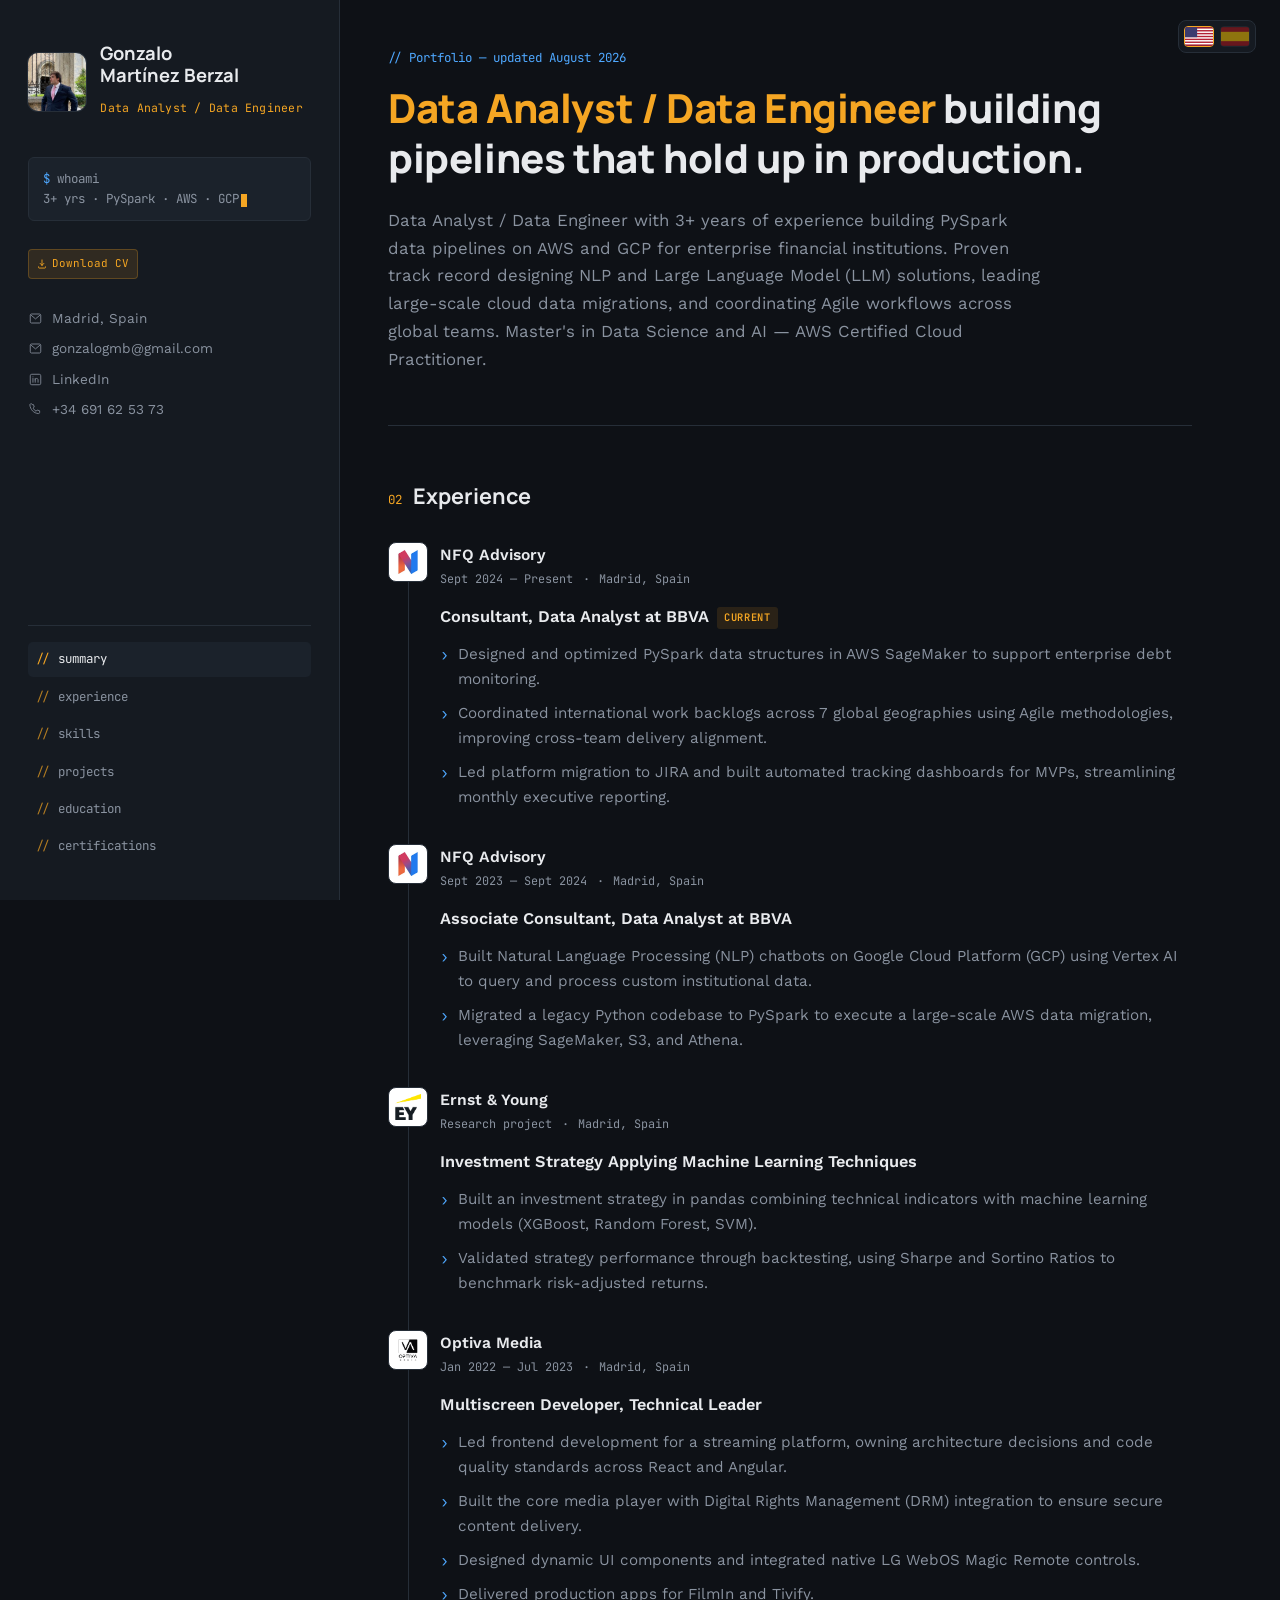
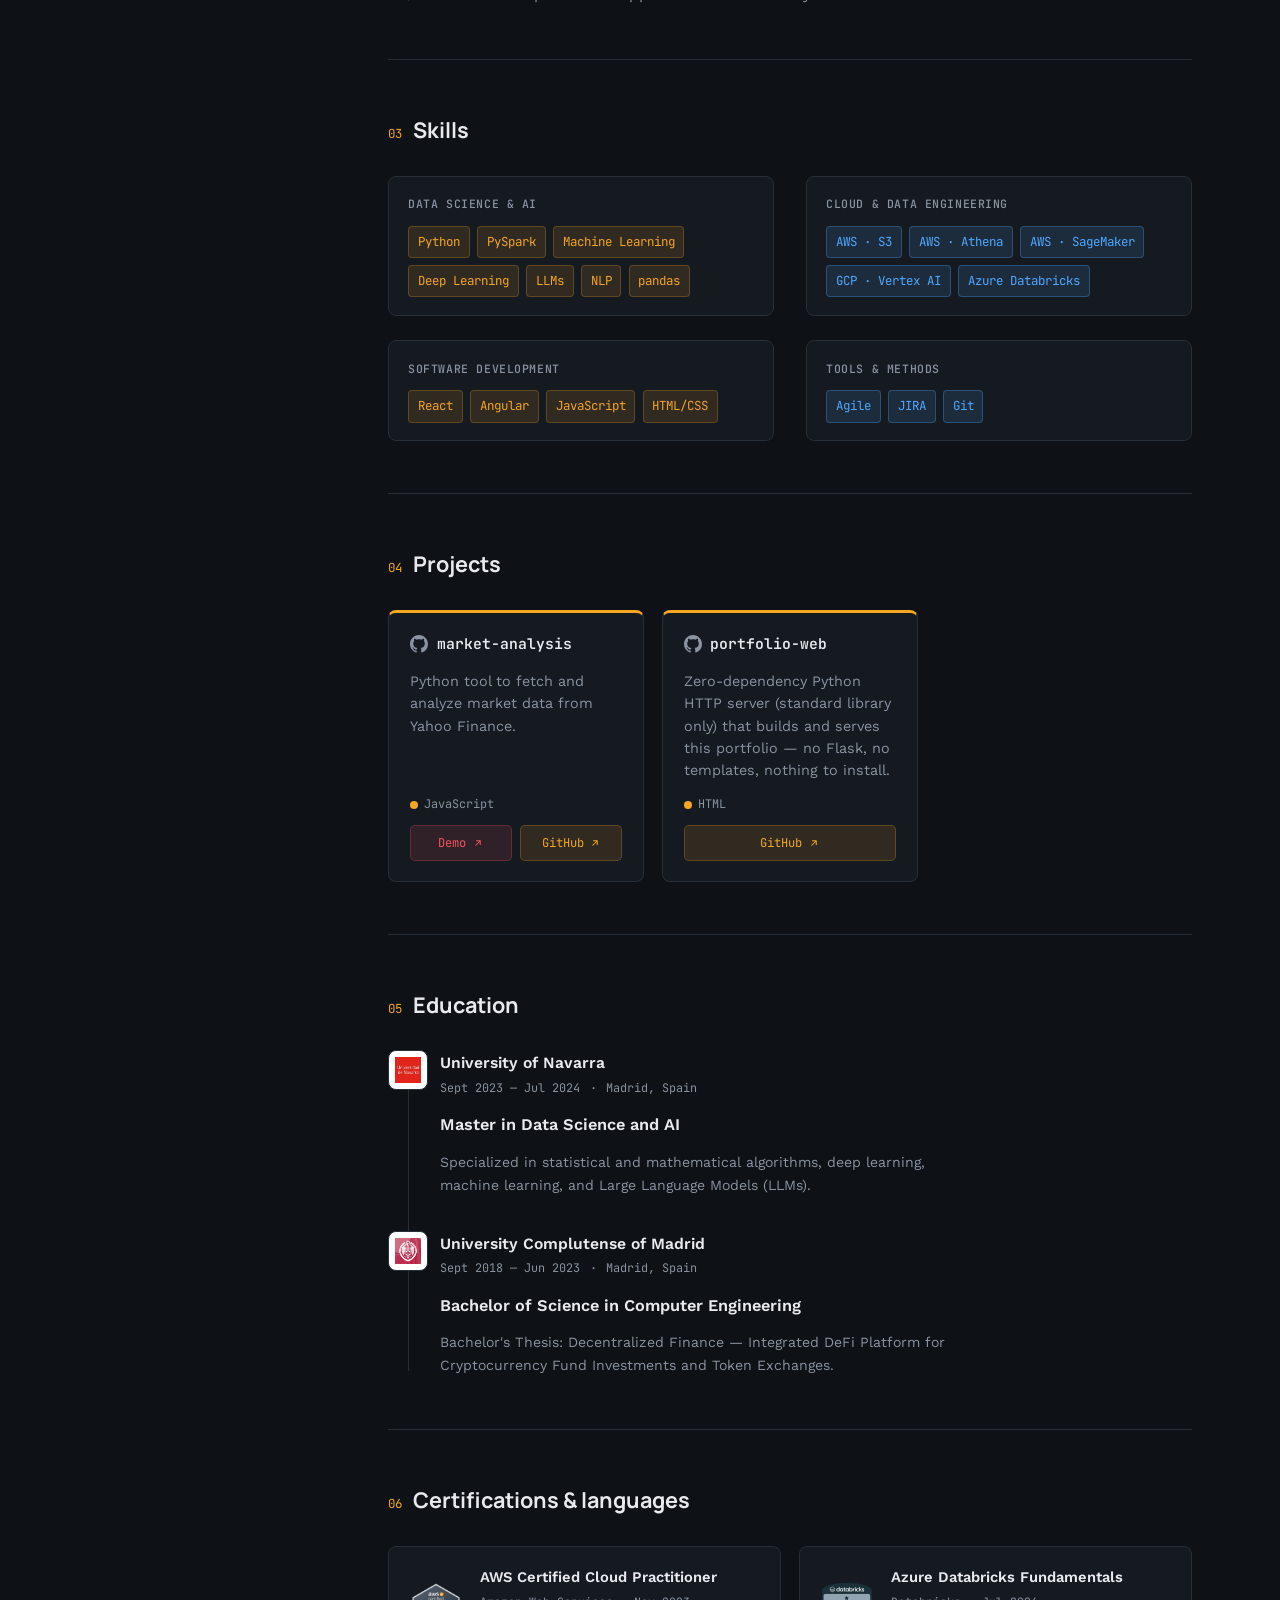
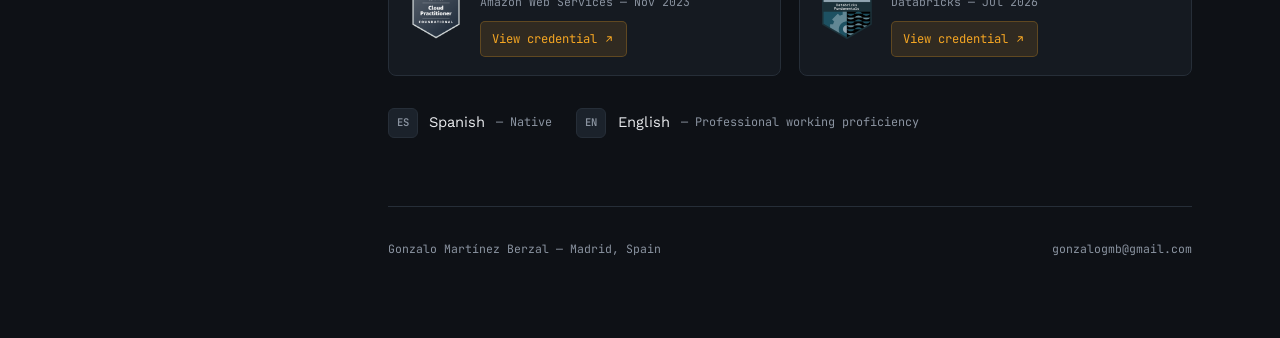
==== commit db54656d: "v1.2.0 --repository language" ====
--- a/public/index.html
+++ b/public/index.html
@@ -223,7 +223,7 @@
           </div>
           <p class="project-desc" data-i18n="project1Desc">Python tool to fetch and analyze market data from Yahoo Finance.</p>
           <div class="project-foot">
-            <span class="project-lang"><span class="project-lang-dot"></span>Python</span>
+            <span class="project-lang"><span class="project-lang-dot"></span>JavaScript</span>
             <div class="project-links">
               <a class="btn-link btn-demo" href="https://market.gonzalomartinezberzal.com" target="_blank" rel="noopener">
                 <span data-i18n="viewDemo">Demo</span>
@@ -245,7 +245,7 @@
           </div>
           <p class="project-desc" data-i18n="project2Desc">Zero-dependency Python HTTP server (standard library only) that builds and serves this portfolio — no Flask, no templates, nothing to install.</p>
           <div class="project-foot">
-            <span class="project-lang"><span class="project-lang-dot"></span>Python</span>
+            <span class="project-lang"><span class="project-lang-dot"></span>HTML</span>
             <div class="project-links">
               <a class="btn-link" href="https://github.com/gonzalogmb/portfolio-web" target="_blank" rel="noopener">
                 <span data-i18n="viewOnGithub">GitHub</span>
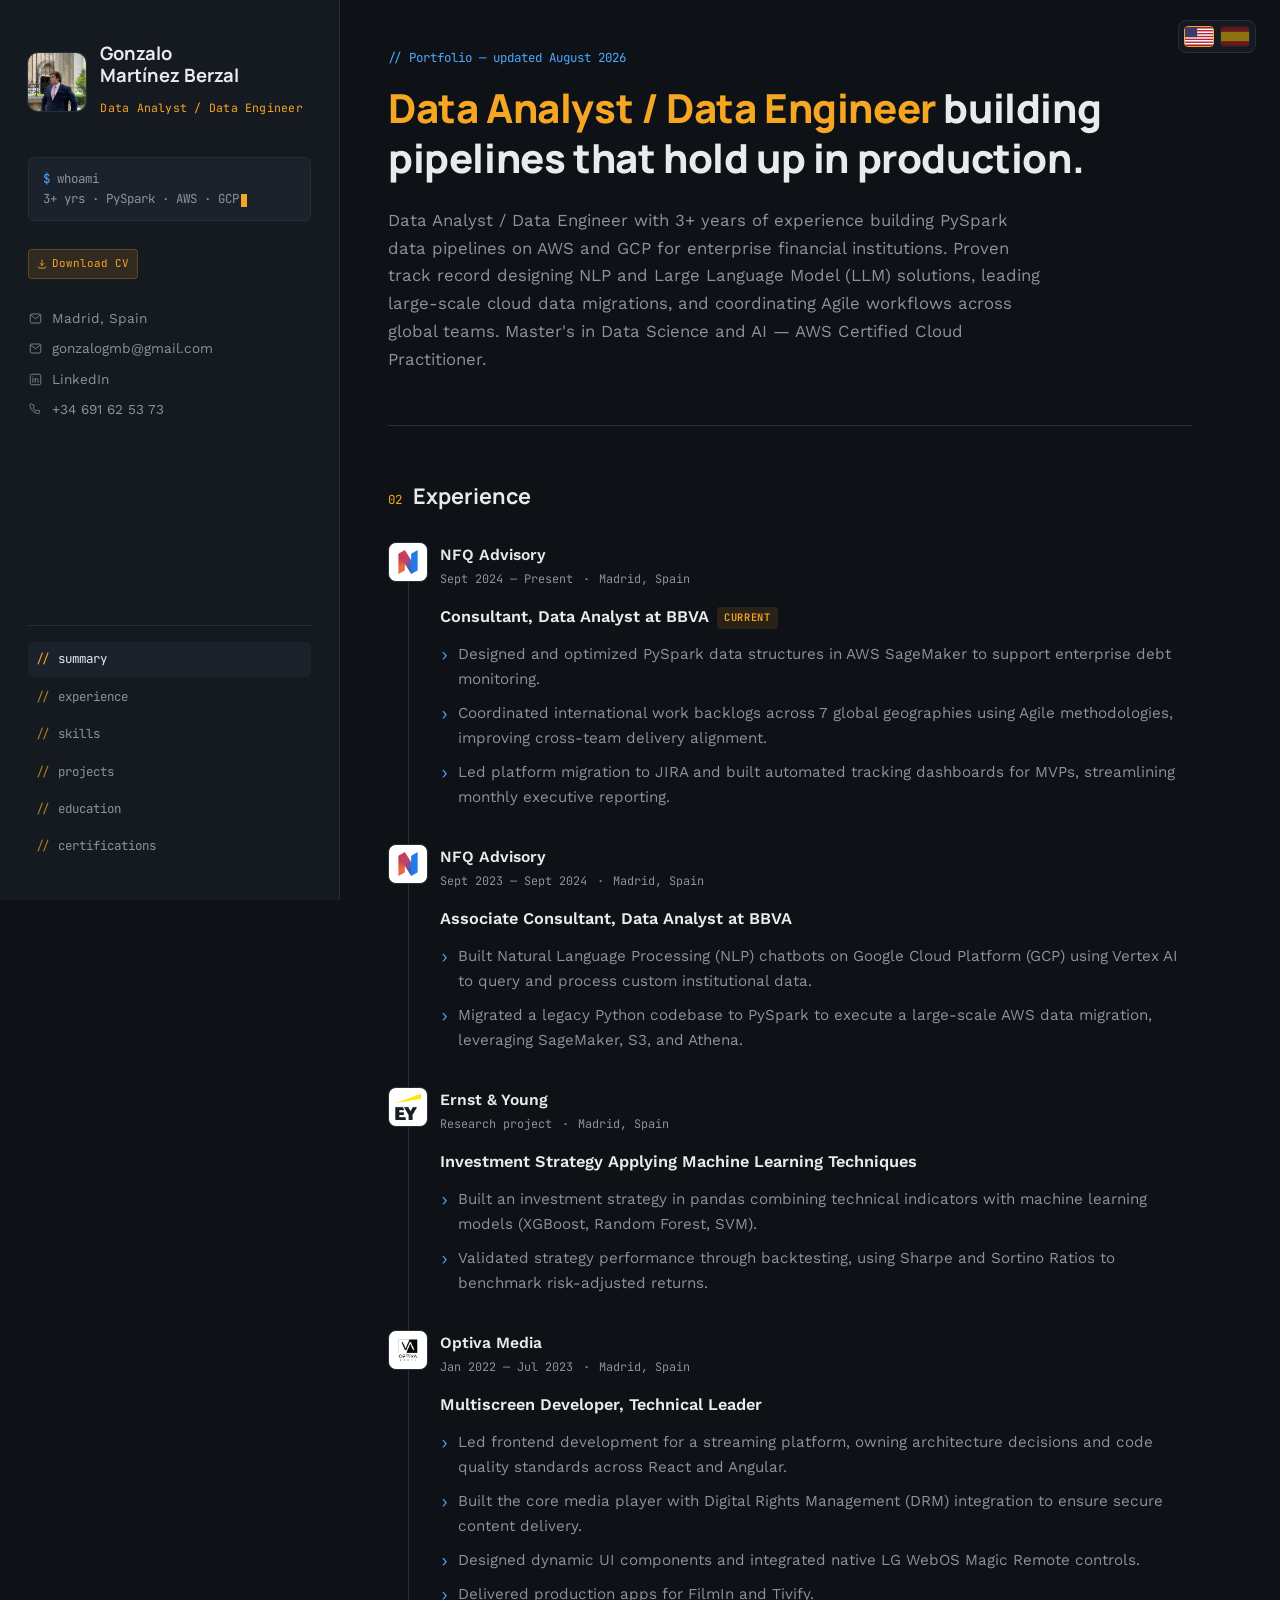
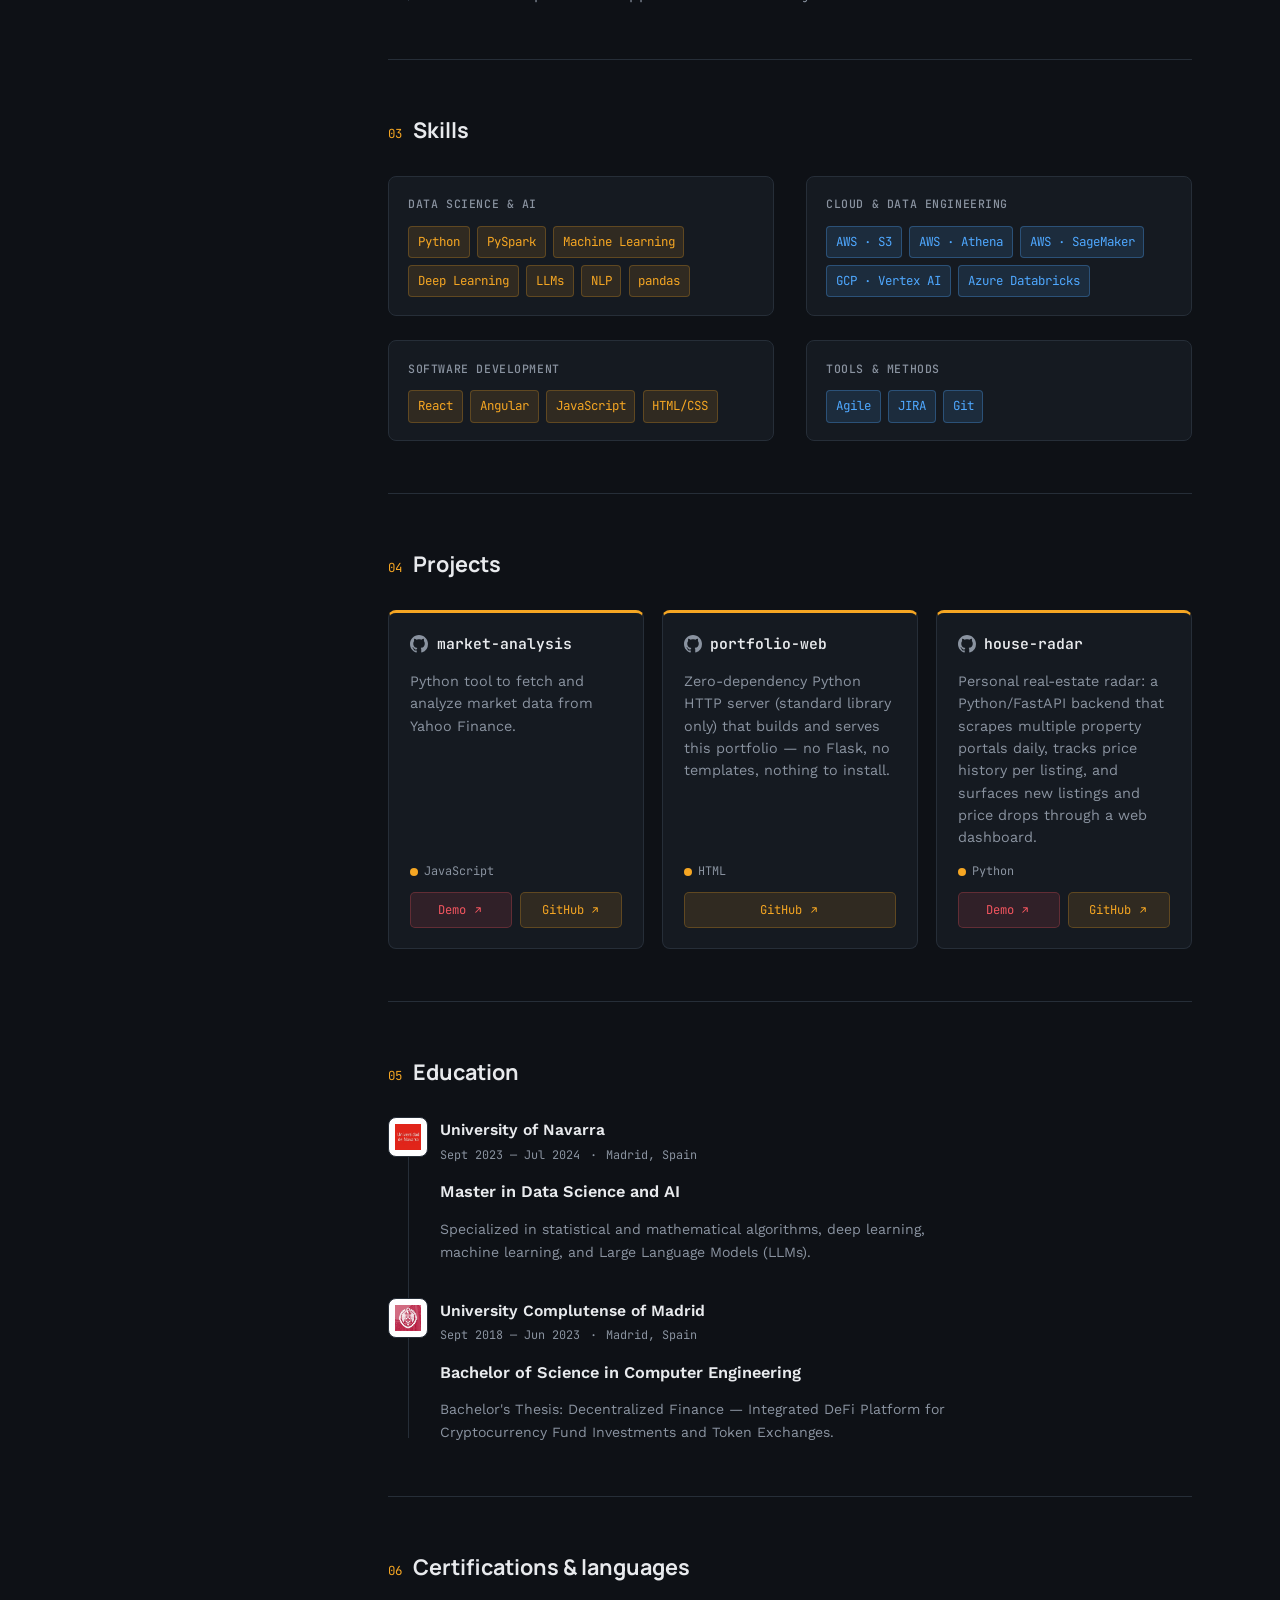
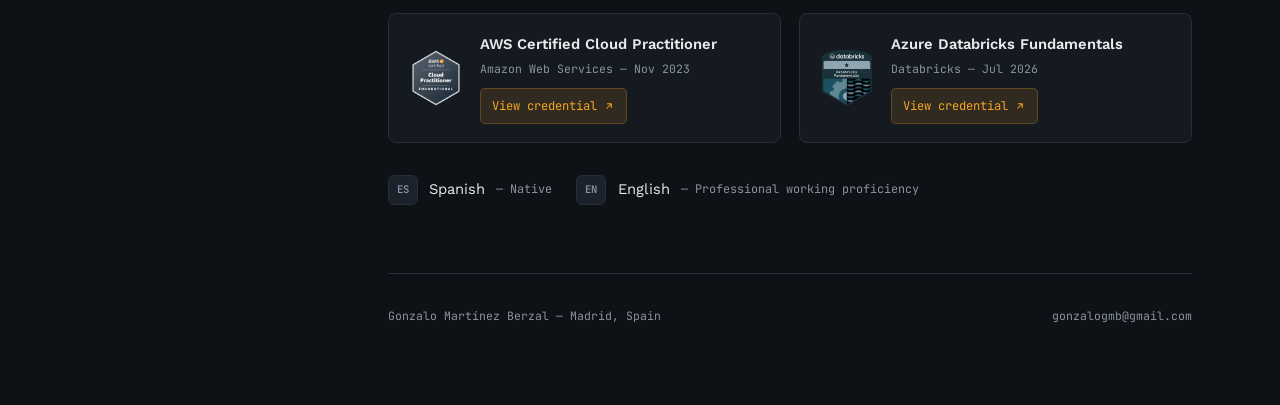
==== commit aba089f1: "v1.2.1 --add house radar" ====
--- a/public/index.html
+++ b/public/index.html
@@ -254,6 +254,28 @@
             </div>
           </div>
         </div>
+        <div class="project-card">
+          <div class="project-head">
+            <svg class="project-icon" width="18" height="18" viewBox="0 0 16 16" fill="currentColor" aria-hidden="true">
+              <path fill-rule="evenodd" clip-rule="evenodd" d="M8 0C3.58 0 0 3.58 0 8c0 3.54 2.29 6.53 5.47 7.59.4.07.55-.17.55-.38 0-.19-.01-.82-.01-1.49-2.01.37-2.53-.49-2.69-.94-.09-.23-.48-.94-.82-1.13-.28-.15-.68-.52-.01-.53.63-.01 1.08.58 1.23.82.72 1.21 1.87.87 2.33.66.07-.52.28-.87.51-1.07-1.78-.2-3.64-.89-3.64-3.95 0-.87.31-1.59.82-2.15-.08-.2-.36-1.02.08-2.12 0 0 .67-.21 2.2.82.64-.18 1.32-.27 2-.27.68 0 1.36.09 2 .27 1.53-1.04 2.2-.82 2.2-.82.44 1.1.16 1.92.08 2.12.51.56.82 1.27.82 2.15 0 3.07-1.87 3.75-3.65 3.95.29.25.54.73.54 1.48 0 1.07-.01 1.93-.01 2.2 0 .21.15.46.55.38A8.01 8.01 0 0 0 16 8c0-4.42-3.58-8-8-8Z"/>
+            </svg>
+            <span class="project-name">house-radar</span>
+          </div>
+          <p class="project-desc" data-i18n="project3Desc">Personal real-estate radar: a Python/FastAPI backend that scrapes multiple property portals daily, tracks price history per listing, and surfaces new listings and price drops through a web dashboard.</p>
+          <div class="project-foot">
+            <span class="project-lang"><span class="project-lang-dot"></span>Python</span>
+            <div class="project-links">
+              <a class="btn-link btn-demo" href="https://radar.gonzalomartinezberzal.com" target="_blank" rel="noopener">
+                <span data-i18n="viewDemo">Demo</span>
+                <svg viewBox="0 0 16 16" fill="none" aria-hidden="true"><path d="M5 11l6-6M11 5H6M11 5v5" stroke="currentColor" stroke-width="1.4" stroke-linecap="round" stroke-linejoin="round"/></svg>
+              </a>
+              <a class="btn-link" href="https://github.com/gonzalogmb/house-radar" target="_blank" rel="noopener">
+                <span data-i18n="viewOnGithub">GitHub</span>
+                <svg viewBox="0 0 16 16" fill="none" aria-hidden="true"><path d="M5 11l6-6M11 5H6M11 5v5" stroke="currentColor" stroke-width="1.4" stroke-linecap="round" stroke-linejoin="round"/></svg>
+              </a>
+            </div>
+          </div>
+        </div>
       </div>
     </section>
 
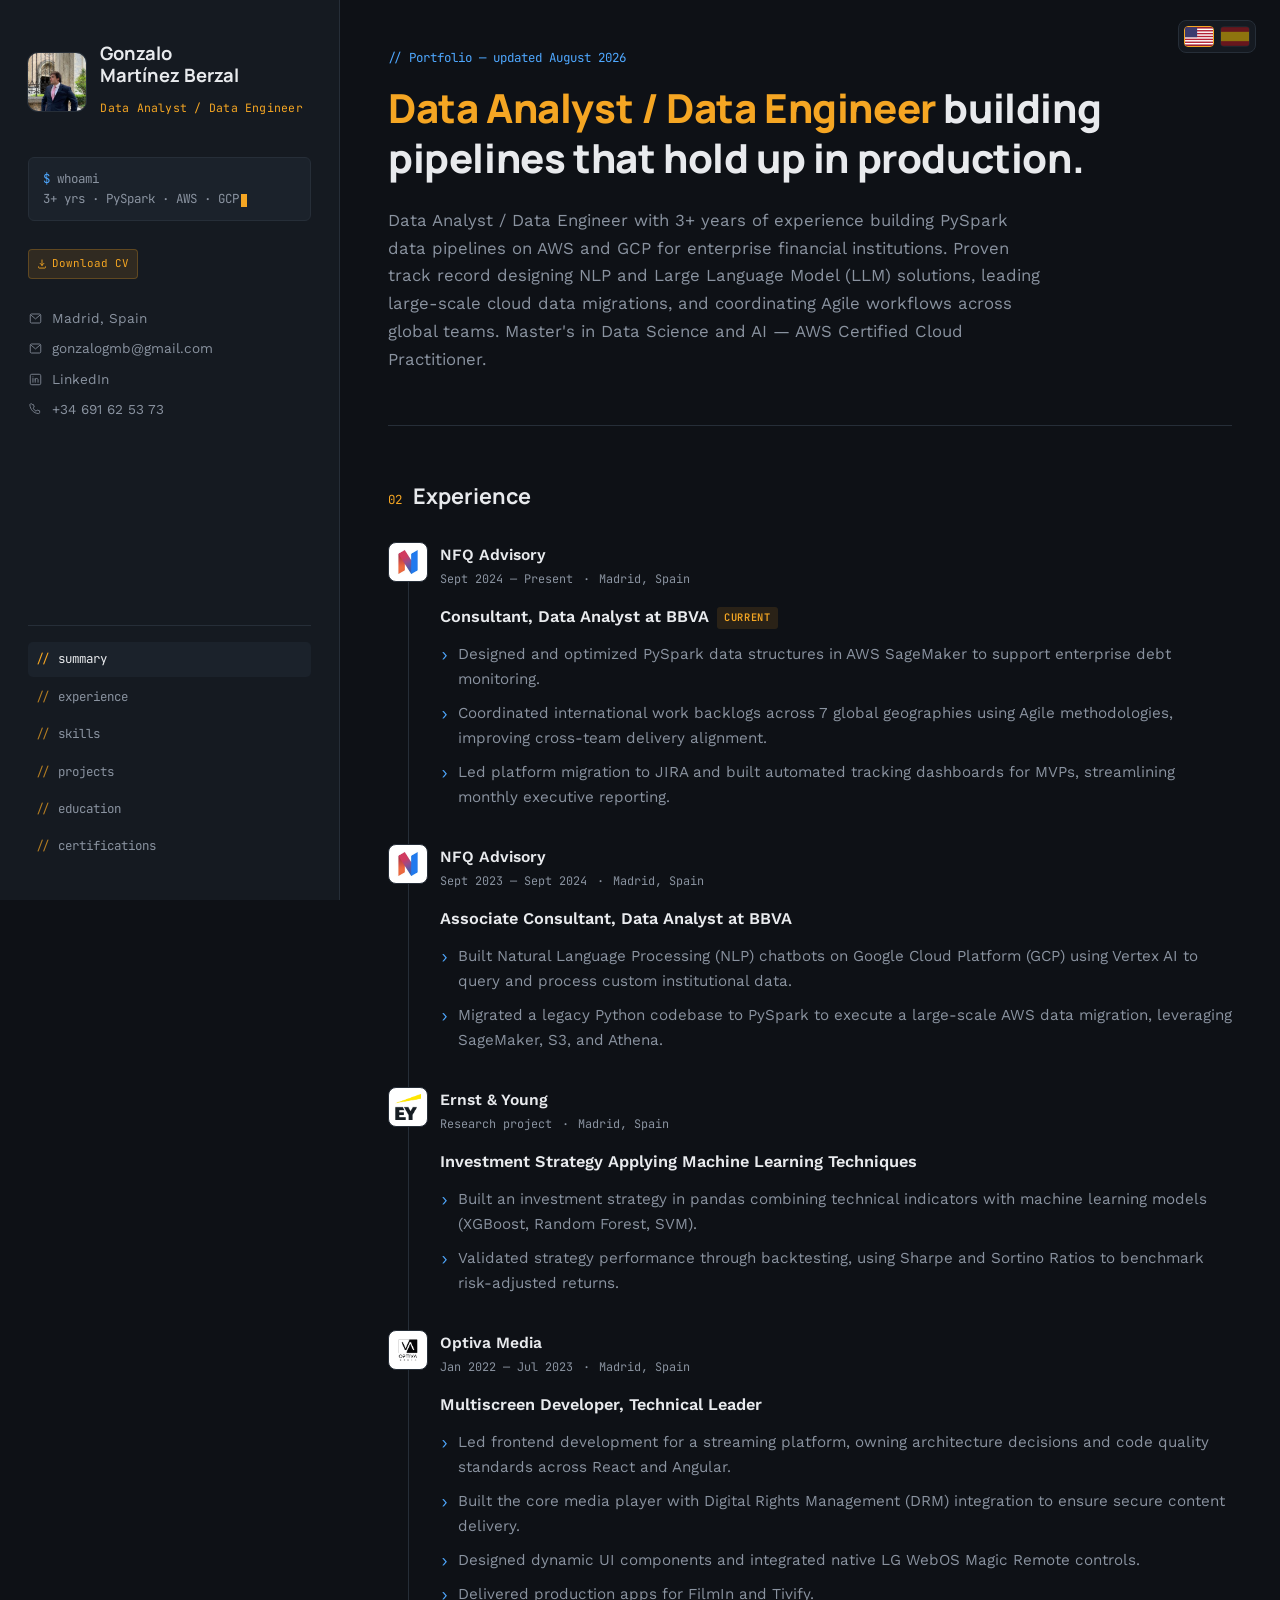
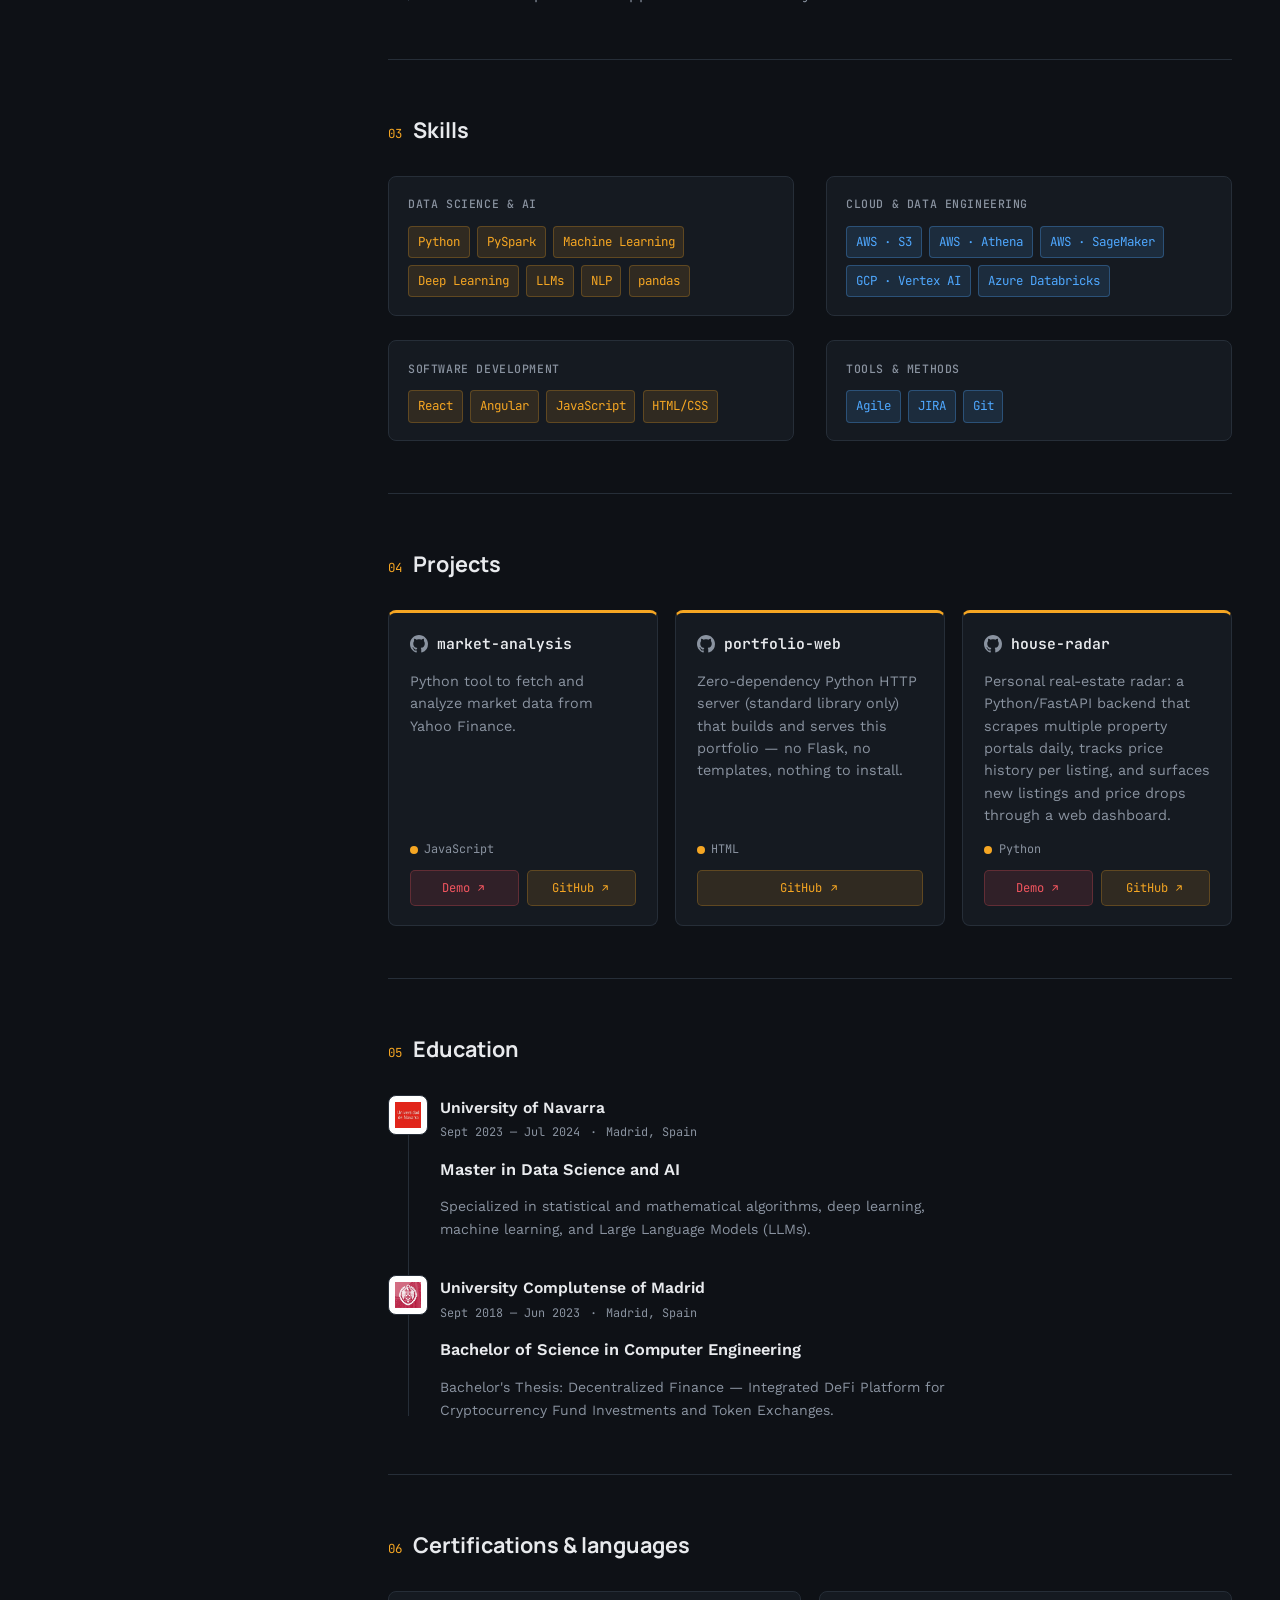
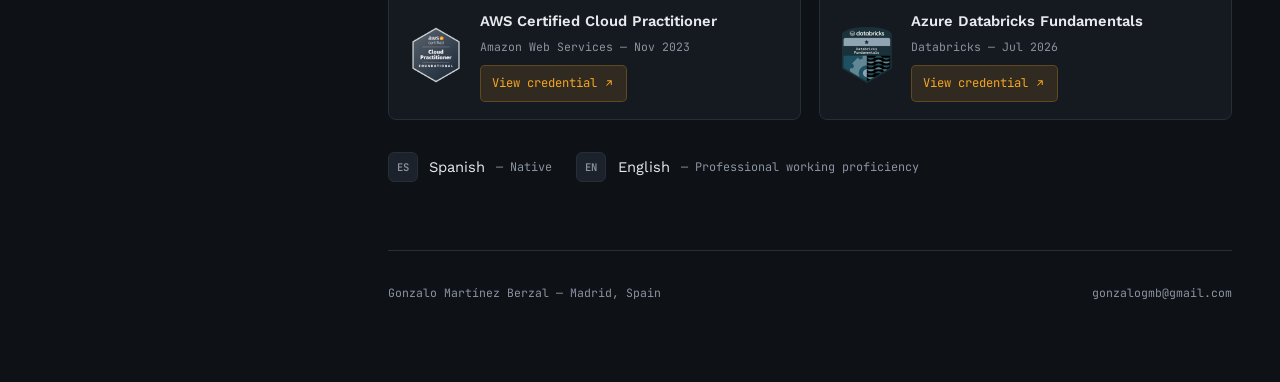
==== commit 17a10bab: "v1.2.2 --visual changes" ====
--- a/public/index.html
+++ b/public/index.html
@@ -30,7 +30,7 @@
 <link rel="preconnect" href="https://fonts.googleapis.com">
 <link rel="preconnect" href="https://fonts.gstatic.com" crossorigin>
 <link rel="stylesheet" href="https://fonts.googleapis.com/css2?family=Manrope:wght@500;600;700;800&family=Work+Sans:wght@400;500;600&family=JetBrains+Mono:wght@400;500;600&display=swap">
-<link rel="stylesheet" href="static/style.css?v=7">
+<link rel="stylesheet" href="static/style.css?v=11">
 </head>
 <body>
 
--- a/public/static/style.css
+++ b/public/static/style.css
@@ -177,7 +177,7 @@
 
   /* ---------- Main content ---------- */
 
-  .main { flex: 1; min-width: 0; max-width: 900px; padding: 3rem 3rem 5rem; }
+  .main { flex: 1; min-width: 0; max-width: 1050px; padding: 3rem 3rem 5rem; }
 
   .hero-line {
     font-family: var(--font-mono);
@@ -323,7 +323,7 @@
 
   /* ---------- Projects ---------- */
 
-  .projects-grid { display: grid; grid-template-columns: repeat(auto-fill, minmax(240px, 1fr)); gap: 1.1rem; }
+  .projects-grid { display: grid; grid-template-columns: repeat(auto-fit, minmax(240px, 1fr)); gap: 1.1rem; }
   .project-card {
     display: flex; flex-direction: column; gap: 0.85rem;
     background: var(--panel); border: 1px solid var(--line); border-radius: 8px;
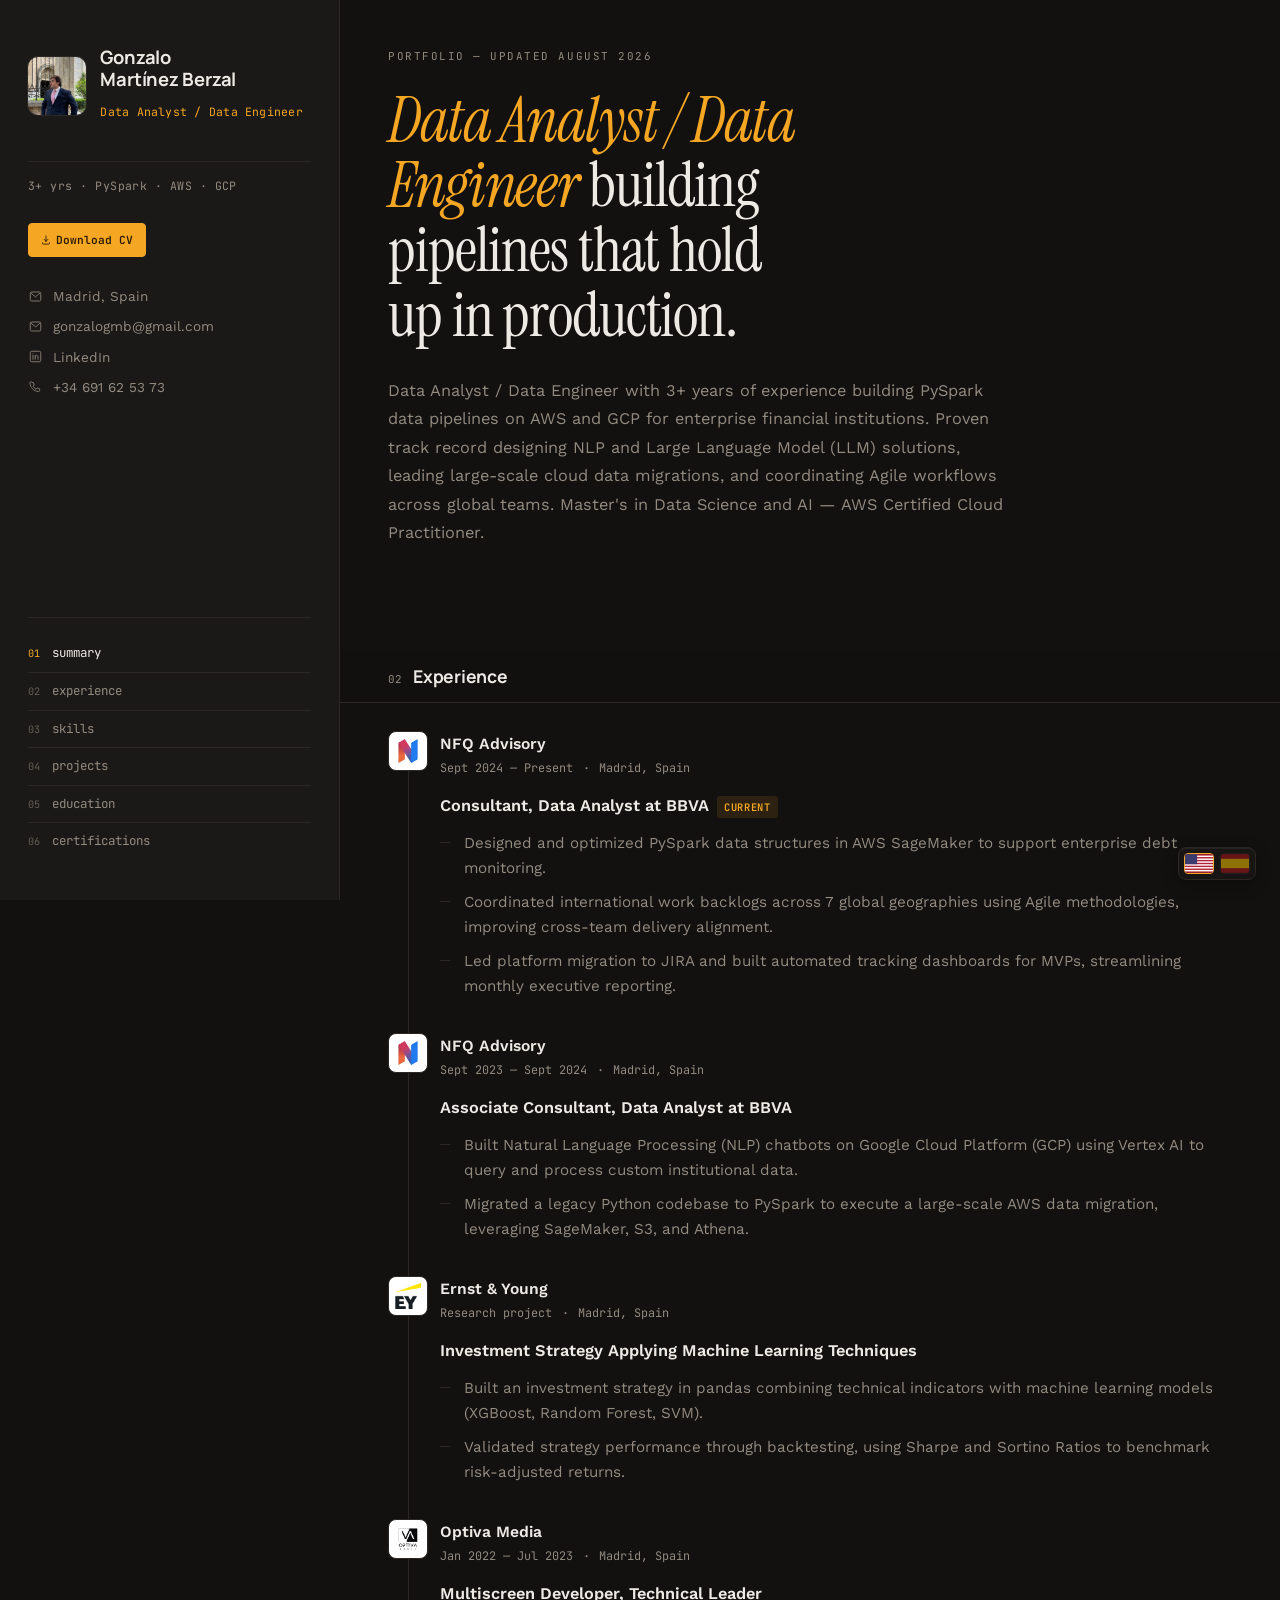
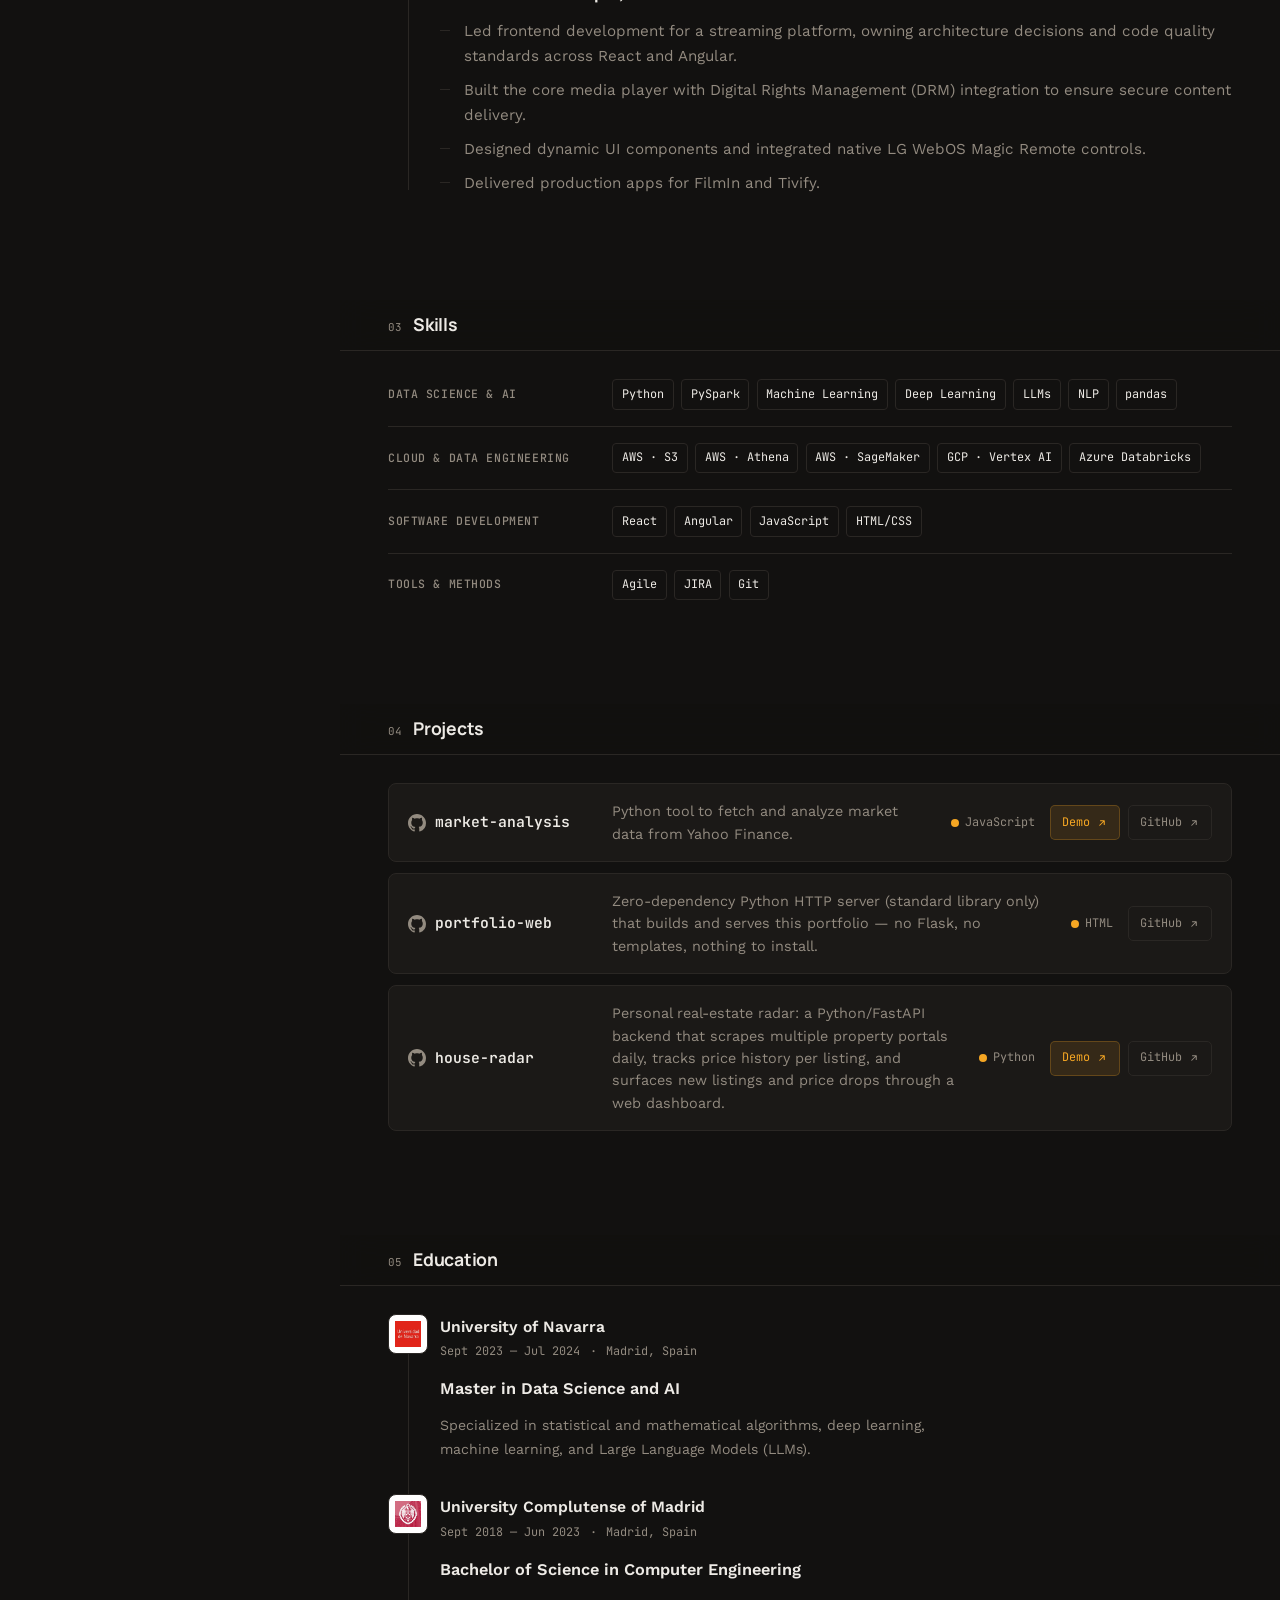
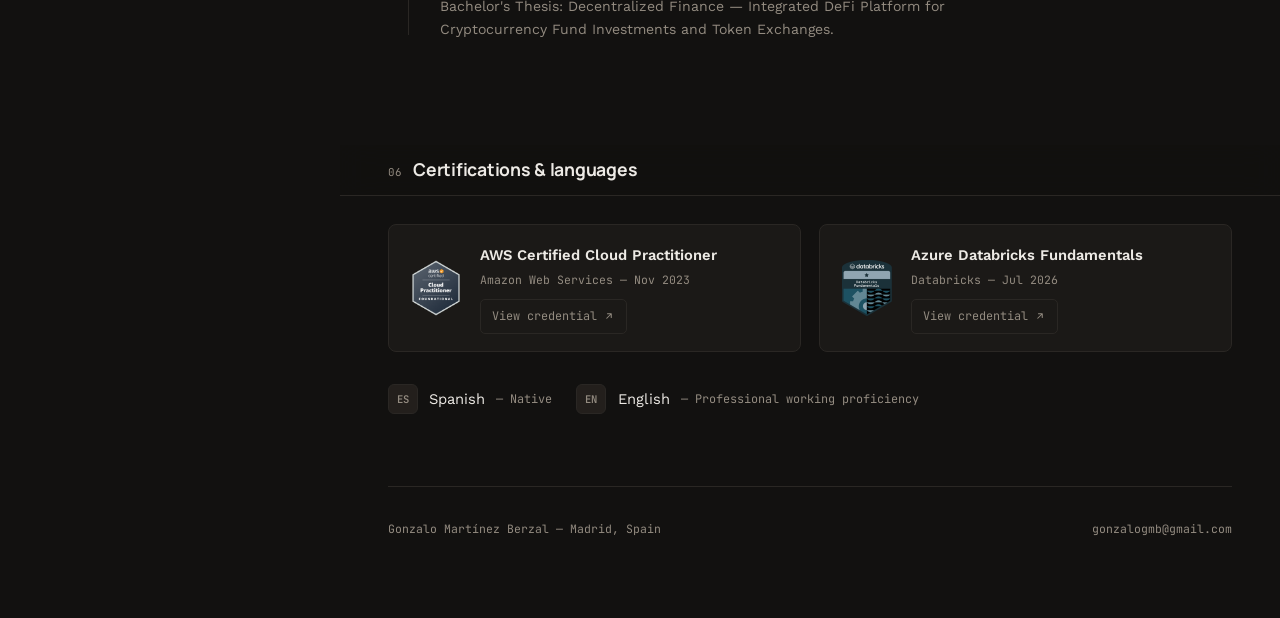
==== commit b745970b: "v1.2.5 --new style" ====
--- a/public/index.html
+++ b/public/index.html
@@ -1,12 +1,15 @@
-<!-- Design plan (v2 — alternative direction, deliberately dark, single-look)
-Color: --bg #0E1116 (near-black indigo), --panel #151A21, --panel-2 #1B222B, --ink #E8EAED,
-       --ink-soft #8A93A0, --line #262E38, --accent #F5A623 (terminal amber), --accent-2 #4FA8FF
-       (electric blue, secondary). No light/dark toggle — this design commits to one console-inspired look.
+<!-- Design plan (v3 — "Ámbar": warm-neutral ground, single amber accent, sidebar on the right)
+Color: --bg #121110 (warm near-black, no blue cast), --panel #1B1917, --panel-2 #231F1C,
+       --ink #EDEAE5, --ink-soft #938B80, --line #2A2724, --accent #F5A623 (terminal amber,
+       the only chromatic voice), --accent-2 #D98A5A (desaturated clay, same family).
+       No light/dark toggle — this design commits to one warm console-inspired look.
 Type: display = Manrope (tight geometric headings), body = Work Sans (humanist, readable long-form),
       mono = JetBrains Mono (dates, labels, tags — the "terminal" register).
-Layout: fixed left console sidebar (photo, identity, contact, nav) + a right content column built as a
-        vertical timeline for experience/education, with section headers styled like code comments.
-        Collapses to a top bar + stacked content under 900px.
+Layout: console sidebar on the RIGHT (photo, identity, contact, nav), right-aligned, with the
+        active-nav rail on its right edge; content column centred in the space to its left.
+        Section headers are sticky translucent chrome that hand over section to section.
+        Skills and projects are hairline rows rather than card grids — denser, quieter.
+        Collapses to a top bar + stacked content under 900px, where the mirroring unwinds.
 -->
 <html lang="en">
 <head>
@@ -29,8 +32,8 @@
 <meta name="twitter:image" content="https://gonzalomartinezberzal.com/static/og-image.png">
 <link rel="preconnect" href="https://fonts.googleapis.com">
 <link rel="preconnect" href="https://fonts.gstatic.com" crossorigin>
-<link rel="stylesheet" href="https://fonts.googleapis.com/css2?family=Manrope:wght@500;600;700;800&family=Work+Sans:wght@400;500;600&family=JetBrains+Mono:wght@400;500;600&display=swap">
-<link rel="stylesheet" href="static/style.css?v=11">
+<link rel="stylesheet" href="https://fonts.googleapis.com/css2?family=Instrument+Serif:ital@0;1&family=Manrope:wght@500;600;700;800&family=Work+Sans:wght@400;500;600&family=JetBrains+Mono:wght@400;500;600&display=swap">
+<link rel="stylesheet" href="static/style.css?v=14">
 </head>
 <body>
 
@@ -70,10 +73,7 @@
       <svg class="icon-close" viewBox="0 0 20 20" fill="none" aria-hidden="true"><path d="M5 5l10 10M15 5L5 15" stroke="currentColor" stroke-width="1.6" stroke-linecap="round"/></svg>
     </button>
 
-    <div class="prompt-line">
-      <span class="p">$</span> whoami<br>
-      <span data-i18n="promptLine">3+ yrs · PySpark · AWS · GCP</span><span class="cursor"></span>
-    </div>
+    <p class="credential" data-i18n="promptLine">3+ yrs · PySpark · AWS · GCP</p>
 
     <a class="btn-cv" href="static/cv-gonzalo-martinez-berzal.pdf" download>
       <svg viewBox="0 0 16 16" fill="none" aria-hidden="true"><path d="M8 1.5v8.5m0 0L5 7m3 3l3-3M2.5 12.5v1a1 1 0 0 0 1 1h9a1 1 0 0 0 1-1v-1" stroke="currentColor" stroke-width="1.4" stroke-linecap="round" stroke-linejoin="round"/></svg>
@@ -111,7 +111,7 @@
 
   <main class="main">
     <section id="summary">
-      <p class="hero-line" data-i18n="heroLine">// Portfolio — updated August 2026</p>
+      <p class="hero-line" data-i18n="heroLine">Portfolio — updated August 2026</p>
       <h1 class="headline"><span class="accent">Data Analyst / Data Engineer</span> building pipelines that hold up in production.</h1>
       <p class="summary-text" data-i18n="summaryText">Data Analyst / Data Engineer with 3+ years of experience building PySpark data pipelines on AWS and GCP for enterprise financial institutions. Proven track record designing NLP and Large Language Model (LLM) solutions, leading large-scale cloud data migrations, and coordinating Agile workflows across global teams. Master's in Data Science and AI — AWS Certified Cloud Practitioner.</p>
     </section>
@@ -354,7 +354,7 @@
   </main>
 </div>
 
-<script src="static/script.js?v=2"></script>
+<script src="static/script.js?v=3"></script>
 
 </body>
 </html>
--- a/public/static/style.css
+++ b/public/static/style.css
@@ -1,24 +1,35 @@
 :root {
-    --bg: #0E1116;
-    --panel: #151A21;
-    --panel-2: #1B222B;
-    --ink: #E8EAED;
-    --ink-soft: #8A93A0;
-    --line: #262E38;
+    /* Warm neutral ground: no blue cast anywhere, so the amber reads as the
+       only chromatic voice in the page. Secondary is a desaturated clay,
+       close enough to the accent to stay in family. */
+    --bg: #121110;
+    --panel: #1B1917;
+    --panel-2: #231F1C;
+    --ink: #EDEAE5;
+    --ink-soft: #938B80;
+    --line: #2A2724;
     --accent: #F5A623;
     --accent-soft: rgba(245, 166, 35, 0.12);
     --accent-soft-strong: rgba(245, 166, 35, 0.24);
-    --accent-2: #4FA8FF;
-    --accent-2-soft: rgba(79, 168, 255, 0.13);
-    --danger: #F2555F;
-    --danger-soft: rgba(242, 85, 95, 0.12);
-    --danger-soft-strong: rgba(242, 85, 95, 0.26);
-
+    --accent-2: #D98A5A;
+    --accent-2-soft: rgba(217, 138, 90, 0.14);
+    --danger: #E0603C;
+    --danger-soft: rgba(224, 96, 60, 0.12);
+    --danger-soft-strong: rgba(224, 96, 60, 0.26);
+
+    --font-serif: 'Instrument Serif', Georgia, 'Times New Roman', serif;
     --font-display: 'Manrope', 'Segoe UI', sans-serif;
     --font-body: 'Work Sans', 'Segoe UI', sans-serif;
     --font-mono: 'JetBrains Mono', ui-monospace, SFMono-Regular, Menlo, monospace;
 
     --sidebar-w: 340px;
+
+    /* Motion: one critically-damped curve, three speeds.
+       No overshoot anywhere — nothing here is momentum-driven. */
+    --ease-out: cubic-bezier(0.32, 0.72, 0, 1);
+    --dur-press: 110ms;  /* press feedback — must feel instant */
+    --dur-hover: 200ms;  /* pointer-over states */
+    --dur-enter: 420ms;  /* entrances and reveals */
   }
 
   * { box-sizing: border-box; }
@@ -54,15 +65,18 @@
     overflow-y: auto;
     background: var(--panel);
     border-right: 1px solid var(--line);
-    padding: 2.25rem 1.75rem;
+    padding: 2.5rem 1.75rem;
     display: flex;
     flex-direction: column;
     gap: 1.75rem;
   }
 
+  /* Floating chrome reads as a translucent material with content moving
+     under it, not an opaque chip pasted on top. Inset highlight on the top
+     edge = light catching the surface. */
   .lang-switch {
     position: fixed;
-    top: 1.25rem;
+    bottom: 1.25rem;
     right: 1.5rem;
     z-index: 20;
     display: flex;
@@ -72,22 +86,36 @@
     border-radius: 8px;
     padding: 0.3rem;
   }
+  @supports (backdrop-filter: blur(1px)) or (-webkit-backdrop-filter: blur(1px)) {
+    .lang-switch {
+      background: rgba(27, 25, 23, 0.68);
+      -webkit-backdrop-filter: blur(20px) saturate(180%);
+      backdrop-filter: blur(20px) saturate(180%);
+      box-shadow: inset 0 1px 0 rgba(255, 255, 255, 0.06),
+                  0 4px 16px rgba(0, 0, 0, 0.3);
+    }
+  }
   .lang-btn {
     display: flex; align-items: center; justify-content: center;
     width: 30px; height: 21px; padding: 0;
     border: 1.5px solid var(--line); border-radius: 4px;
     background: var(--panel-2); cursor: pointer;
-    opacity: 0.55; transition: opacity 0.15s ease, border-color 0.15s ease;
+    opacity: 0.55;
+    transition: opacity var(--dur-hover) var(--ease-out),
+                border-color var(--dur-hover) var(--ease-out),
+                transform var(--dur-press) var(--ease-out);
   }
   .lang-btn svg { width: 100%; height: 100%; border-radius: 2px; display: block; }
   .lang-btn:hover { opacity: 0.85; }
+  .lang-btn:active { transform: scale(0.92); }
   .lang-btn.active { opacity: 1; border-color: var(--accent); }
 
   .avatar-block { display: flex; align-items: center; gap: 0.9rem; }
   .avatar {
     width: 58px; height: 58px; border-radius: 10px; object-fit: cover;
     box-shadow: 0 0 0 1px var(--line);
-    transition: transform 0.25s ease, box-shadow 0.25s ease;
+    transition: transform var(--dur-hover) var(--ease-out),
+                box-shadow var(--dur-hover) var(--ease-out);
   }
   .avatar-block:hover .avatar { transform: rotate(-3deg) scale(1.05); box-shadow: 0 0 0 1px var(--accent); }
   .identity .name {
@@ -95,6 +123,7 @@
     font-weight: 700;
     font-size: 1.15rem;
     line-height: 1.2;
+    letter-spacing: -0.012em;
     margin: 0.4rem 0 0.3rem;
   }
   .identity .role {
@@ -104,59 +133,77 @@
     letter-spacing: 0.02em;
   }
 
-  .prompt-line {
+  /* Was a fake shell prompt in a box. Now it is what it always said:
+     a one-line credential, set as a rule-topped caption. */
+  .credential {
     font-family: var(--font-mono);
-    font-size: 0.78rem;
+    font-size: 0.72rem;
+    letter-spacing: 0.04em;
     color: var(--ink-soft);
-    background: var(--panel-2);
-    border: 1px solid var(--line);
-    border-radius: 6px;
-    padding: 0.7rem 0.85rem;
-    line-height: 1.6;
-  }
-  .prompt-line .p { color: var(--accent-2); }
-  .prompt-line .cursor {
-    display: inline-block; width: 6px; height: 1em; background: var(--accent);
-    vertical-align: text-bottom; margin-left: 2px;
-    animation: blink 1.1s steps(1) infinite;
-  }
-  @keyframes blink { 50% { opacity: 0; } }
+    margin: 0;
+    padding-top: 0.9rem;
+    border-top: 1px solid var(--line);
+  }
 
   .btn-cv {
     display: inline-flex; align-self: flex-start; align-items: center; gap: 0.3rem;
-    font-family: var(--font-mono); font-size: 0.68rem; color: var(--accent);
-    border: 1px solid var(--accent-soft-strong); background: var(--accent-soft);
-    border-radius: 4px; padding: 0.32rem 0.5rem;
-    text-decoration: none; transition: background 0.15s ease, border-color 0.15s ease, transform 0.15s ease;
-  }
-  .btn-cv:hover { background: var(--accent-soft-strong); border-color: var(--accent); transform: translateY(-1px); }
+    font-family: var(--font-mono); font-size: 0.7rem; color: #2A1A05;
+    border: 1px solid var(--accent); background: var(--accent);
+    border-radius: 4px; padding: 0.42rem 0.75rem; font-weight: 600;
+    text-decoration: none;
+    -webkit-tap-highlight-color: transparent;
+    transition: background var(--dur-hover) var(--ease-out),
+                border-color var(--dur-hover) var(--ease-out),
+                transform var(--dur-press) var(--ease-out);
+  }
+  .btn-cv:hover { background: #FFB63F; border-color: #FFB63F; transform: translateY(-1px); }
   .btn-cv:active { transform: translateY(0) scale(0.96); }
   .btn-cv svg { width: 10px; height: 10px; }
 
   .side-contact { display: flex; flex-direction: column; gap: 0.5rem; }
   .side-contact a, .side-contact span {
-    display: flex; align-items: center; gap: 0.55rem;
+    display: flex; align-items: center; gap: 0.6rem;
     font-size: 0.85rem; color: var(--ink-soft);
   }
+  .side-contact a { transition: color var(--dur-hover) var(--ease-out); }
   .side-contact a:hover { color: var(--accent); }
   .side-contact svg { width: 15px; height: 15px; flex-shrink: 0; opacity: 0.85; }
 
-  .side-nav { display: flex; flex-direction: column; gap: 0.15rem; margin-top: auto; padding-top: 1rem; border-top: 1px solid var(--line); }
+  /* A numbered index, counted in CSS so the markup stays clean and the
+     numbers can never drift out of order. */
+  .side-nav {
+    display: flex; flex-direction: column; align-items: stretch;
+    gap: 0; width: 100%; margin-top: auto;
+    padding-top: 1.1rem; border-top: 1px solid var(--line);
+    counter-reset: nav;
+  }
   .side-nav a {
     font-family: var(--font-mono);
     font-size: 0.78rem;
     color: var(--ink-soft);
     padding: 0.45rem 0.5rem;
-    border-radius: 5px;
-    display: flex;
-    align-items: center;
-    gap: 0.5rem;
-    transition: color 0.15s ease, background 0.15s ease, padding-left 0.15s ease;
-  }
-  .side-nav a:hover { color: var(--ink); background: var(--panel-2); padding-left: 0.7rem; }
-  .side-nav a::before { content: "//"; color: var(--accent); opacity: 0.7; transition: opacity 0.15s ease; }
-  .side-nav a.active { color: var(--ink); background: var(--panel-2); }
-  .side-nav a.active::before { opacity: 1; }
+    border-radius: 0;
+    display: flex;
+    align-items: baseline;
+    gap: 0.75rem;
+    padding: 0.5rem 0;
+    border-bottom: 1px solid var(--line);
+    transition: color var(--dur-hover) var(--ease-out),
+                opacity var(--dur-press) var(--ease-out);
+  }
+  .side-nav a:last-child { border-bottom: none; }
+  .side-nav a::before {
+    counter-increment: nav;
+    content: counter(nav, decimal-leading-zero);
+    font-size: 0.64rem;
+    color: var(--ink-soft);
+    opacity: 0.6;
+    transition: color var(--dur-hover) var(--ease-out), opacity var(--dur-hover) var(--ease-out);
+  }
+  .side-nav a:hover { color: var(--ink); }
+  .side-nav a:active { opacity: 0.6; }
+  .side-nav a.active { color: var(--ink); }
+  .side-nav a.active::before { color: var(--accent); opacity: 1; }
 
   /* ---------- Mobile menu toggle (hidden on desktop) ---------- */
 
@@ -167,71 +214,100 @@
     border: 1px solid var(--line); border-radius: 8px;
     background: var(--panel-2); color: var(--ink);
     cursor: pointer; padding: 0;
-    transition: border-color 0.15s ease;
+    -webkit-tap-highlight-color: transparent;
+    transition: border-color var(--dur-hover) var(--ease-out),
+                transform var(--dur-press) var(--ease-out);
   }
   .menu-toggle svg { width: 18px; height: 18px; }
   .menu-toggle:hover { border-color: var(--accent-soft-strong); }
+  .menu-toggle:active { transform: scale(0.94); }
   .menu-toggle .icon-close { display: none; }
   .menu-toggle[aria-expanded="true"] .icon-open { display: none; }
   .menu-toggle[aria-expanded="true"] .icon-close { display: block; }
 
   /* ---------- Main content ---------- */
 
-  .main { flex: 1; min-width: 0; max-width: 1050px; padding: 3rem 3rem 5rem; }
+  .main { flex: 1; min-width: 0; max-width: 1050px; margin-inline: auto; padding: 3rem 3rem 5rem; }
 
   .hero-line {
     font-family: var(--font-mono);
-    font-size: 0.78rem;
-    color: var(--accent-2);
-    margin: 0 0 0.9rem;
-  }
-
+    font-size: 0.68rem;
+    letter-spacing: 0.14em;
+    text-transform: uppercase;
+    color: var(--ink-soft);
+    margin: 0 0 1.4rem;
+  }
+
+  /* The one place the page raises its voice. A high-contrast serif at display
+     size is what separates an editorial page from a template; everything else
+     stays sans, so this stays the only moment. */
   .headline {
-    font-family: var(--font-display);
-    font-weight: 800;
-    font-size: clamp(1.8rem, 3.4vw, 2.5rem);
-    line-height: 1.25;
-    letter-spacing: -0.01em;
-    margin: 0 0 1.5rem;
-    max-width: 34ch;
+    font-family: var(--font-serif);
+    font-weight: 400;
+    font-size: clamp(2.4rem, 5vw, 3.9rem);
+    line-height: 1.04;
+    letter-spacing: -0.018em;
+    margin: 0 0 1.8rem;
+    max-width: 18ch;
     text-wrap: balance;
   }
-  .headline .accent { color: var(--accent); }
+  .headline .accent { color: var(--accent); font-style: italic; }
 
   /* ---------- Entrance animation (hero) ---------- */
   @keyframes fadeInUp {
     from { opacity: 0; transform: translateY(12px); }
     to { opacity: 1; transform: translateY(0); }
   }
-  .avatar-block, .identity .role, .prompt-line, .btn-cv,
+  @keyframes fadeIn {
+    from { opacity: 0; }
+    to { opacity: 1; }
+  }
+  .avatar-block, .identity .role, .credential, .btn-cv,
   .hero-line, .headline, .summary-text {
-    animation: fadeInUp 0.6s ease both;
+    animation: fadeInUp var(--dur-enter) var(--ease-out) both;
   }
   .identity .role { animation-delay: 0.05s; }
-  .prompt-line { animation-delay: 0.1s; }
+  .credential { animation-delay: 0.1s; }
   .btn-cv { animation-delay: 0.15s; }
   .headline { animation-delay: 0.08s; }
   .summary-text { animation-delay: 0.16s; }
 
-  section { padding: 3.25rem 0; border-top: 1px solid var(--line); scroll-margin-top: 2rem; }
+  /* The sticky header carries its own rule, so a section border on top of it
+     draws the same line twice. */
+  section { padding: 3rem 0 3.5rem; scroll-margin-top: 2rem; }
   section:first-of-type { border-top: none; padding-top: 0; }
 
   .sec-head {
+    position: sticky;
+    top: 0;
+    z-index: 10;
     display: flex;
     align-items: baseline;
     gap: 0.7rem;
-    margin: 0 0 1.75rem;
-  }
-  .sec-tag { font-family: var(--font-mono); font-size: 0.78rem; color: var(--accent); }
+    margin: 0 -3rem 1.75rem;
+    padding: 0.85rem 3rem;
+    background: var(--bg);
+    border-bottom: 1px solid var(--line);
+  }
+  @supports (backdrop-filter: blur(1px)) or (-webkit-backdrop-filter: blur(1px)) {
+    .sec-head {
+      background: rgba(18, 17, 16, 0.74);
+      -webkit-backdrop-filter: blur(20px) saturate(180%);
+      backdrop-filter: blur(20px) saturate(180%);
+    }
+  }
+  .sec-tag { font-family: var(--font-mono); font-size: 0.68rem; color: var(--ink-soft); }
   .sec-title {
     font-family: var(--font-display);
     font-weight: 700;
-    font-size: 1.35rem;
+    font-size: 1.1rem;
+    line-height: 1.2;
+    letter-spacing: -0.015em;
     margin: 0;
     color: var(--ink);
   }
 
-  .summary-text { font-size: 1.05rem; color: var(--ink-soft); max-width: 66ch; margin: 0; }
+  .summary-text { font-size: 1.02rem; line-height: 1.75; color: var(--ink-soft); max-width: 62ch; margin: 0; }
 
   /* ---------- Timeline (experience / education) ---------- */
 
@@ -262,7 +338,8 @@
     justify-content: center;
     padding: 6px;
     z-index: 1;
-    transition: transform 0.2s ease, box-shadow 0.2s ease;
+    transition: transform var(--dur-hover) var(--ease-out),
+                box-shadow var(--dur-hover) var(--ease-out);
   }
   .t-item:hover .t-mark { transform: scale(1.08); box-shadow: 0 4px 12px rgba(0,0,0,0.25); }
   .t-mark img { width: 100%; height: 100%; object-fit: contain; }
@@ -292,68 +369,89 @@
     padding: 0.15rem 0.45rem; border-radius: 3px; vertical-align: middle;
   }
   .t-item ul { list-style: none; margin: 0; padding: 0; display: flex; flex-direction: column; gap: 0.55rem; }
-  .t-item li { position: relative; padding-left: 1.1rem; color: var(--ink-soft); font-size: 0.95rem; }
-  .t-item li::before { content: "›"; position: absolute; left: 0; color: var(--accent-2); font-family: var(--font-mono); }
+  .t-item li { position: relative; padding-left: 1.5rem; color: var(--ink-soft); font-size: 0.95rem; }
+  .t-item li::before {
+    content: ""; position: absolute; left: 0; top: 0.72em;
+    width: 10px; height: 1px; background: var(--line);
+  }
   .t-note { font-size: 0.88rem; color: var(--ink-soft); margin: 0.7rem 0 0; max-width: 60ch; }
 
   /* ---------- Skills ---------- */
 
-  .skills-grid { display: grid; grid-template-columns: repeat(2, 1fr); gap: 1.5rem 2rem; }
+  /* Rows with a hairline instead of cards: denser, quieter, and the group
+     label and its tags read as one line of a table. */
+  .skills-grid { display: grid; grid-template-columns: 1fr; gap: 0; }
   .skill-group {
-    background: var(--panel); border: 1px solid var(--line); border-radius: 8px; padding: 1.1rem 1.2rem;
-    transition: transform 0.2s ease, border-color 0.2s ease, box-shadow 0.2s ease;
-  }
-  .skill-group:hover { transform: translateY(-3px); border-color: var(--accent-soft-strong); box-shadow: 0 8px 20px rgba(0,0,0,0.25); }
+    display: grid;
+    grid-template-columns: 200px 1fr;
+    align-items: start;
+    gap: 0 1.5rem;
+    padding: 1rem 0;
+    border-bottom: 1px solid var(--line);
+    transition: background var(--dur-hover) var(--ease-out);
+  }
+  .skill-group:first-child { padding-top: 0; }
+  .skill-group:last-child { border-bottom: none; padding-bottom: 0; }
   .skill-group h3 {
     font-family: var(--font-mono); font-size: 0.72rem; letter-spacing: 0.05em;
-    text-transform: uppercase; color: var(--ink-soft); font-weight: 500; margin: 0 0 0.8rem;
-  }
+    text-transform: uppercase; color: var(--ink-soft); font-weight: 500; margin: 0;
+    padding-top: 0.3rem;
+    transition: color var(--dur-hover) var(--ease-out);
+  }
+  .skill-group:hover h3 { color: var(--ink); }
   .tag-row { display: flex; flex-wrap: wrap; gap: 0.45rem; }
   .tag {
-    font-family: var(--font-mono); font-size: 0.78rem; color: var(--accent);
-    border: 1px solid var(--accent-soft-strong); background: var(--accent-soft);
-    padding: 0.3rem 0.55rem; border-radius: 4px; white-space: nowrap;
-    transition: transform 0.15s ease, background 0.15s ease, border-color 0.15s ease;
-  }
-  .tag:hover { transform: translateY(-2px); background: var(--accent-soft-strong); }
-  .skills-grid .skill-group:nth-child(2n) .tag {
-    color: var(--accent-2); border-color: rgba(79,168,255,0.3); background: var(--accent-2-soft);
-  }
-  .skills-grid .skill-group:nth-child(2n) .tag:hover { background: rgba(79,168,255,0.24); }
-
+    font-family: var(--font-mono); font-size: 0.74rem; color: var(--ink);
+    border: 1px solid var(--line); background: transparent;
+    padding: 0.28rem 0.55rem; border-radius: 4px; white-space: nowrap;
+    transition: color var(--dur-hover) var(--ease-out),
+                border-color var(--dur-hover) var(--ease-out);
+  }
+  .tag:hover { color: var(--accent); border-color: var(--accent-soft-strong); }
   /* ---------- Projects ---------- */
 
-  .projects-grid { display: grid; grid-template-columns: repeat(auto-fit, minmax(240px, 1fr)); gap: 1.1rem; }
+  /* Each project is a row across the full column: name, what it is, and the
+     links, so three projects read in one glance instead of three. */
+  .projects-grid { display: grid; grid-template-columns: 1fr; gap: 0.7rem; }
   .project-card {
-    display: flex; flex-direction: column; gap: 0.85rem;
+    display: flex;
+    flex-wrap: wrap;
+    align-items: center;
+    gap: 0.6rem 1.5rem;
     background: var(--panel); border: 1px solid var(--line); border-radius: 8px;
-    padding: 1.2rem 1.3rem; border-top: 3px solid var(--accent);
-    transition: transform 0.2s ease, box-shadow 0.2s ease;
-  }
-  .project-card:hover { transform: translateY(-4px); box-shadow: 0 10px 24px rgba(0,0,0,0.3); }
-  .project-head { display: flex; align-items: center; gap: 0.55rem; }
+    padding: 1rem 1.2rem;
+    transition: transform var(--dur-hover) var(--ease-out),
+                border-color var(--dur-hover) var(--ease-out);
+  }
+  /* Elevation by light, not by shadow: the top edge catches the accent. */
+  .project-card:hover { transform: translateY(-2px); border-top-color: var(--accent); }
+  .project-head { display: flex; align-items: center; gap: 0.55rem; flex: 0 0 180px; }
   .project-icon { color: var(--ink-soft); flex-shrink: 0; }
   .project-name { font-family: var(--font-mono); font-weight: 600; font-size: 0.92rem; color: var(--ink); }
-  .project-desc { font-size: 0.9rem; color: var(--ink-soft); line-height: 1.55; margin: 0; flex: 1; }
-  .project-foot { display: flex; flex-direction: column; gap: 0.65rem; }
+  .project-desc { font-size: 0.9rem; color: var(--ink-soft); line-height: 1.55; margin: 0; flex: 1 1 260px; }
+  .project-foot { display: flex; align-items: center; gap: 0.9rem; flex: 0 0 auto; margin-left: auto; }
   .project-lang { display: inline-flex; align-items: center; gap: 0.4rem; font-family: var(--font-mono); font-size: 0.74rem; color: var(--ink-soft); }
   .project-lang-dot { width: 8px; height: 8px; border-radius: 50%; background: var(--accent); }
   .project-links { display: flex; align-items: center; gap: 0.5rem; }
+  .project-card .btn-link { flex: 0 0 auto; }
 
   .btn-link {
     display: inline-flex; align-items: center; justify-content: center; gap: 0.35rem;
-    font-family: var(--font-mono); font-size: 0.76rem; color: var(--accent);
-    border: 1px solid var(--accent-soft-strong); background: var(--accent-soft);
-    padding: 0.45rem 0.7rem; border-radius: 5px; text-decoration: none;
-    transition: background 0.15s ease, border-color 0.15s ease, transform 0.15s ease;
+    font-family: var(--font-mono); font-size: 0.74rem; color: var(--ink-soft);
+    border: 1px solid var(--line); background: transparent;
+    padding: 0.42rem 0.7rem; border-radius: 5px; text-decoration: none;
+    -webkit-tap-highlight-color: transparent;
+    transition: background var(--dur-hover) var(--ease-out),
+                border-color var(--dur-hover) var(--ease-out),
+                transform var(--dur-press) var(--ease-out);
     flex: 1;
   }
-  .btn-link:hover { background: var(--accent-soft-strong); border-color: var(--accent); transform: translateY(-1px); }
+  .btn-link:hover { color: var(--accent); border-color: var(--accent-soft-strong); transform: translateY(-1px); }
   .btn-link:active { transform: translateY(0) scale(0.96); }
   .btn-link svg { width: 12px; height: 12px; }
 
-  .btn-link.btn-demo { color: var(--danger); border-color: var(--danger-soft-strong); background: var(--danger-soft); }
-  .btn-link.btn-demo:hover { background: var(--danger-soft-strong); border-color: var(--danger); }
+  .btn-link.btn-demo { color: var(--accent); border-color: var(--accent-soft-strong); background: var(--accent-soft); }
+  .btn-link.btn-demo:hover { background: var(--accent-soft-strong); border-color: var(--accent); }
 
   /* ---------- Certifications & languages ---------- */
 
@@ -362,7 +460,8 @@
     display: flex; align-items: center; gap: 1rem;
     background: var(--panel); border: 1px solid var(--line); border-radius: 8px;
     padding: 1.1rem 1.2rem;
-    transition: transform 0.2s ease, box-shadow 0.2s ease;
+    transition: transform var(--dur-hover) var(--ease-out),
+                box-shadow var(--dur-hover) var(--ease-out);
   }
   .cert-card:hover { transform: translateY(-3px); box-shadow: 0 8px 20px rgba(0,0,0,0.25); }
   .cert-icon { width: 56px; height: 56px; object-fit: contain; flex-shrink: 0; }
@@ -399,29 +498,71 @@
     .sidebar {
       position: relative; width: 100%; height: auto;
       flex-direction: row; flex-wrap: wrap; align-items: center;
+      border-right: none; border-bottom: 1px solid var(--line);
       gap: 1rem 1.5rem; padding: 1.25rem 1.5rem;
     }
     .menu-toggle { display: inline-flex; }
-    .prompt-line, .side-contact, .side-nav { display: none; width: 100%; }
+    .credential, .side-contact, .side-nav { display: none; width: 100%; }
     .side-nav { margin-top: 0; }
-    .sidebar.menu-open .prompt-line { display: block; animation: none; opacity: 1; transform: none; }
+    .sidebar.menu-open .credential { display: block; animation: none; opacity: 1; transform: none; }
     .sidebar.menu-open .side-contact,
     .sidebar.menu-open .side-nav { display: flex; }
     .main { padding: 2.25rem 1.5rem 4rem; max-width: 100%; }
+    .sec-head { margin: 0 -1.5rem 1.75rem; padding: 0.75rem 1.5rem; }
+    .project-card { align-items: flex-start; }
+    .project-head, .project-desc { flex: 1 1 100%; }
+    .project-foot { margin-left: 0; }
+    .skill-group { grid-template-columns: 1fr; gap: 0.7rem; }
+    .skill-group h3 { padding-top: 0; }
   }
 
   @media (max-width: 640px) {
-    .skills-grid { grid-template-columns: 1fr; }
     .cert-card { flex-wrap: wrap; }
+    .project-foot { flex-wrap: wrap; }
+    .project-links { width: 100%; }
+    .project-card .btn-link { flex: 1 1 auto; }
   }
 
   /* ---------- Scroll reveal (class added by script.js) ---------- */
 
-  .reveal { opacity: 0; transform: translateY(18px); transition: opacity 0.5s ease, transform 0.5s ease; }
+  .reveal {
+    opacity: 0; transform: translateY(18px);
+    transition: opacity var(--dur-enter) var(--ease-out),
+                transform var(--dur-enter) var(--ease-out);
+  }
   .reveal.in-view { opacity: 1; transform: translateY(0); }
 
+  /* Reduced motion is not "no feedback" — it's a non-vestibular equivalent.
+     Travel through space goes away; opacity and colour changes stay, because
+     they aid comprehension without moving anything. */
   @media (prefers-reduced-motion: reduce) {
-    * { animation: none !important; transition: none !important; }
     html { scroll-behavior: auto; }
-    .reveal { opacity: 1; transform: none; }
-  }
+
+    /* Entrances cross-fade in place instead of travelling up. */
+    .avatar-block, .identity .role, .credential, .btn-cv,
+    .hero-line, .headline, .summary-text {
+      animation: fadeIn var(--dur-hover) var(--ease-out) both;
+    }
+    .reveal { transform: none; transition: opacity var(--dur-hover) var(--ease-out); }
+
+    /* Hover lifts stop travelling; their colour feedback is kept. */
+    .avatar-block:hover .avatar,
+    .t-item:hover .t-mark,
+    .project-card:hover, .cert-card:hover,
+    .tag:hover, .btn-cv:hover, .btn-link:hover { transform: none; }
+    .side-nav a:hover { padding-left: 0; }
+  }
+
+  /* Translucent chrome goes frosty-solid when transparency is reduced. */
+  @media (prefers-reduced-transparency: reduce) {
+    .lang-switch {
+      background: var(--panel);
+      -webkit-backdrop-filter: none;
+      backdrop-filter: none;
+    }
+    .sec-head {
+      background: var(--bg);
+      -webkit-backdrop-filter: none;
+      backdrop-filter: none;
+    }
+  }
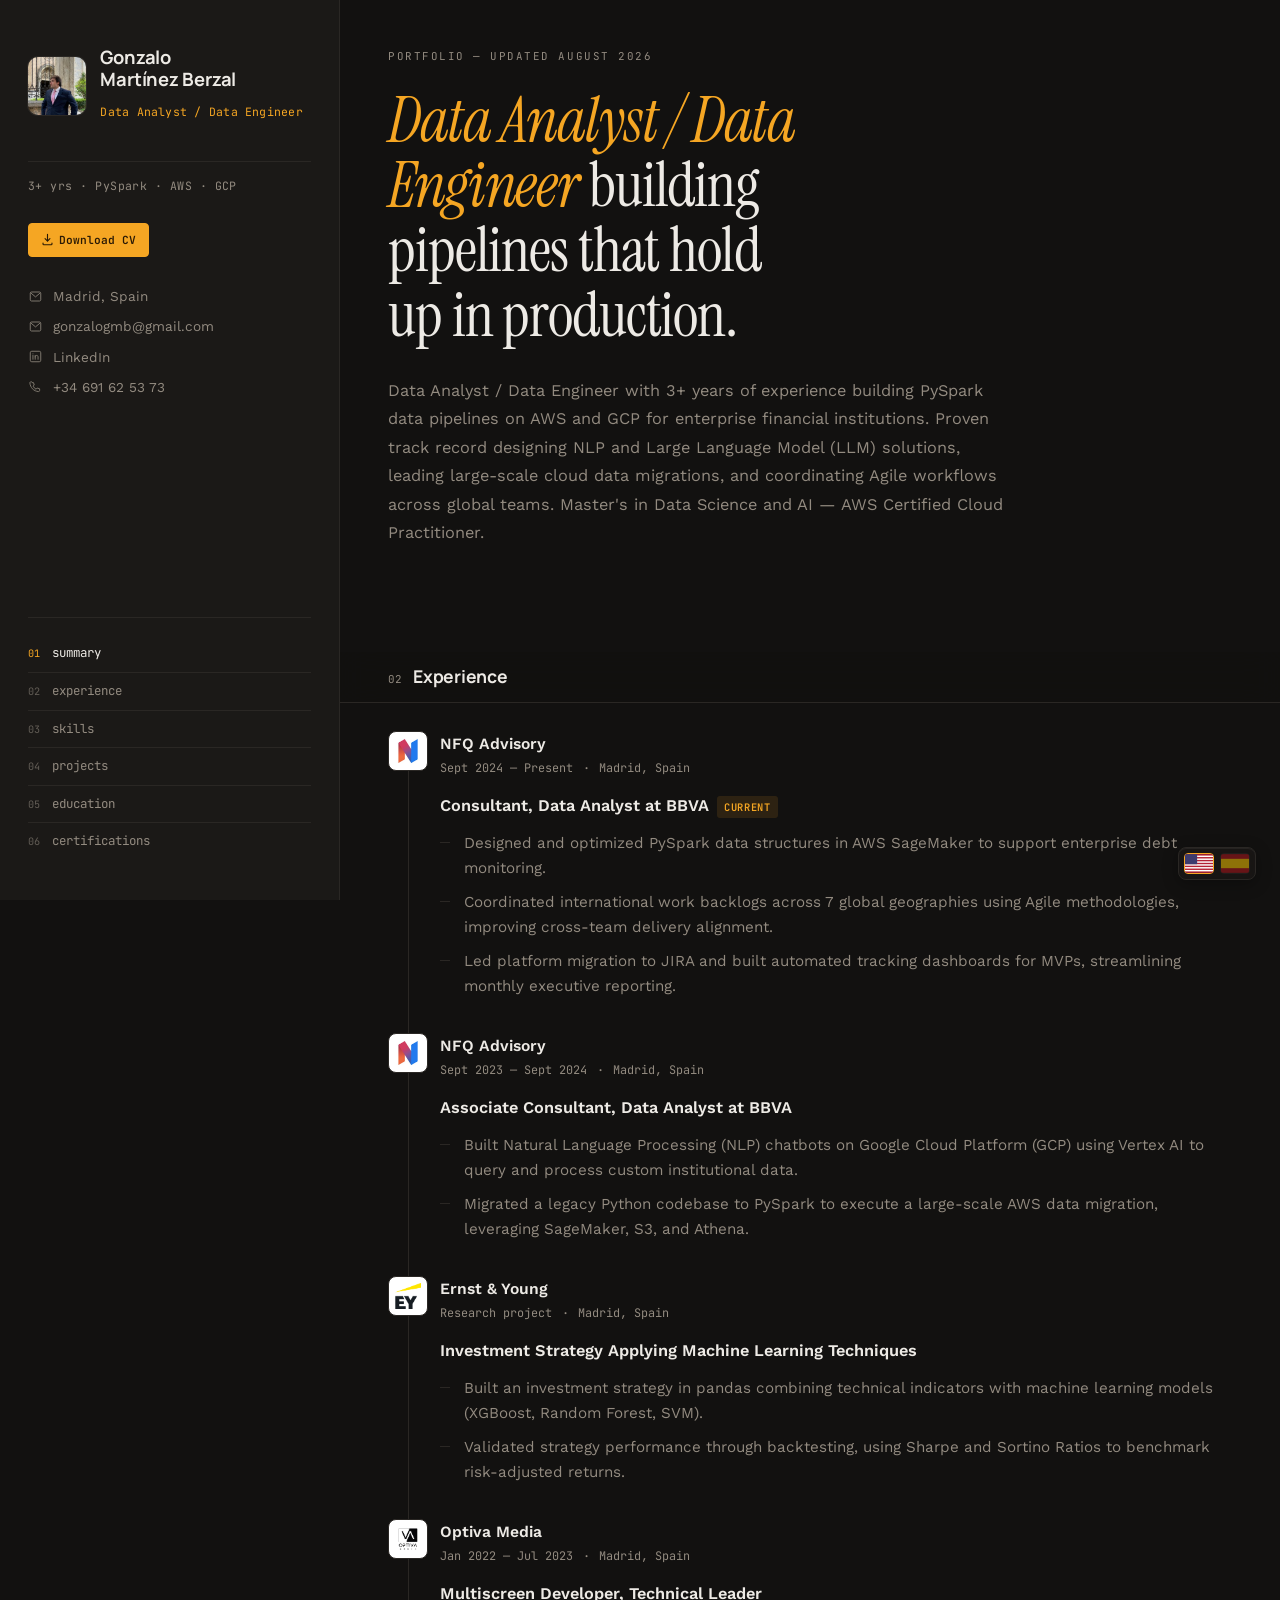
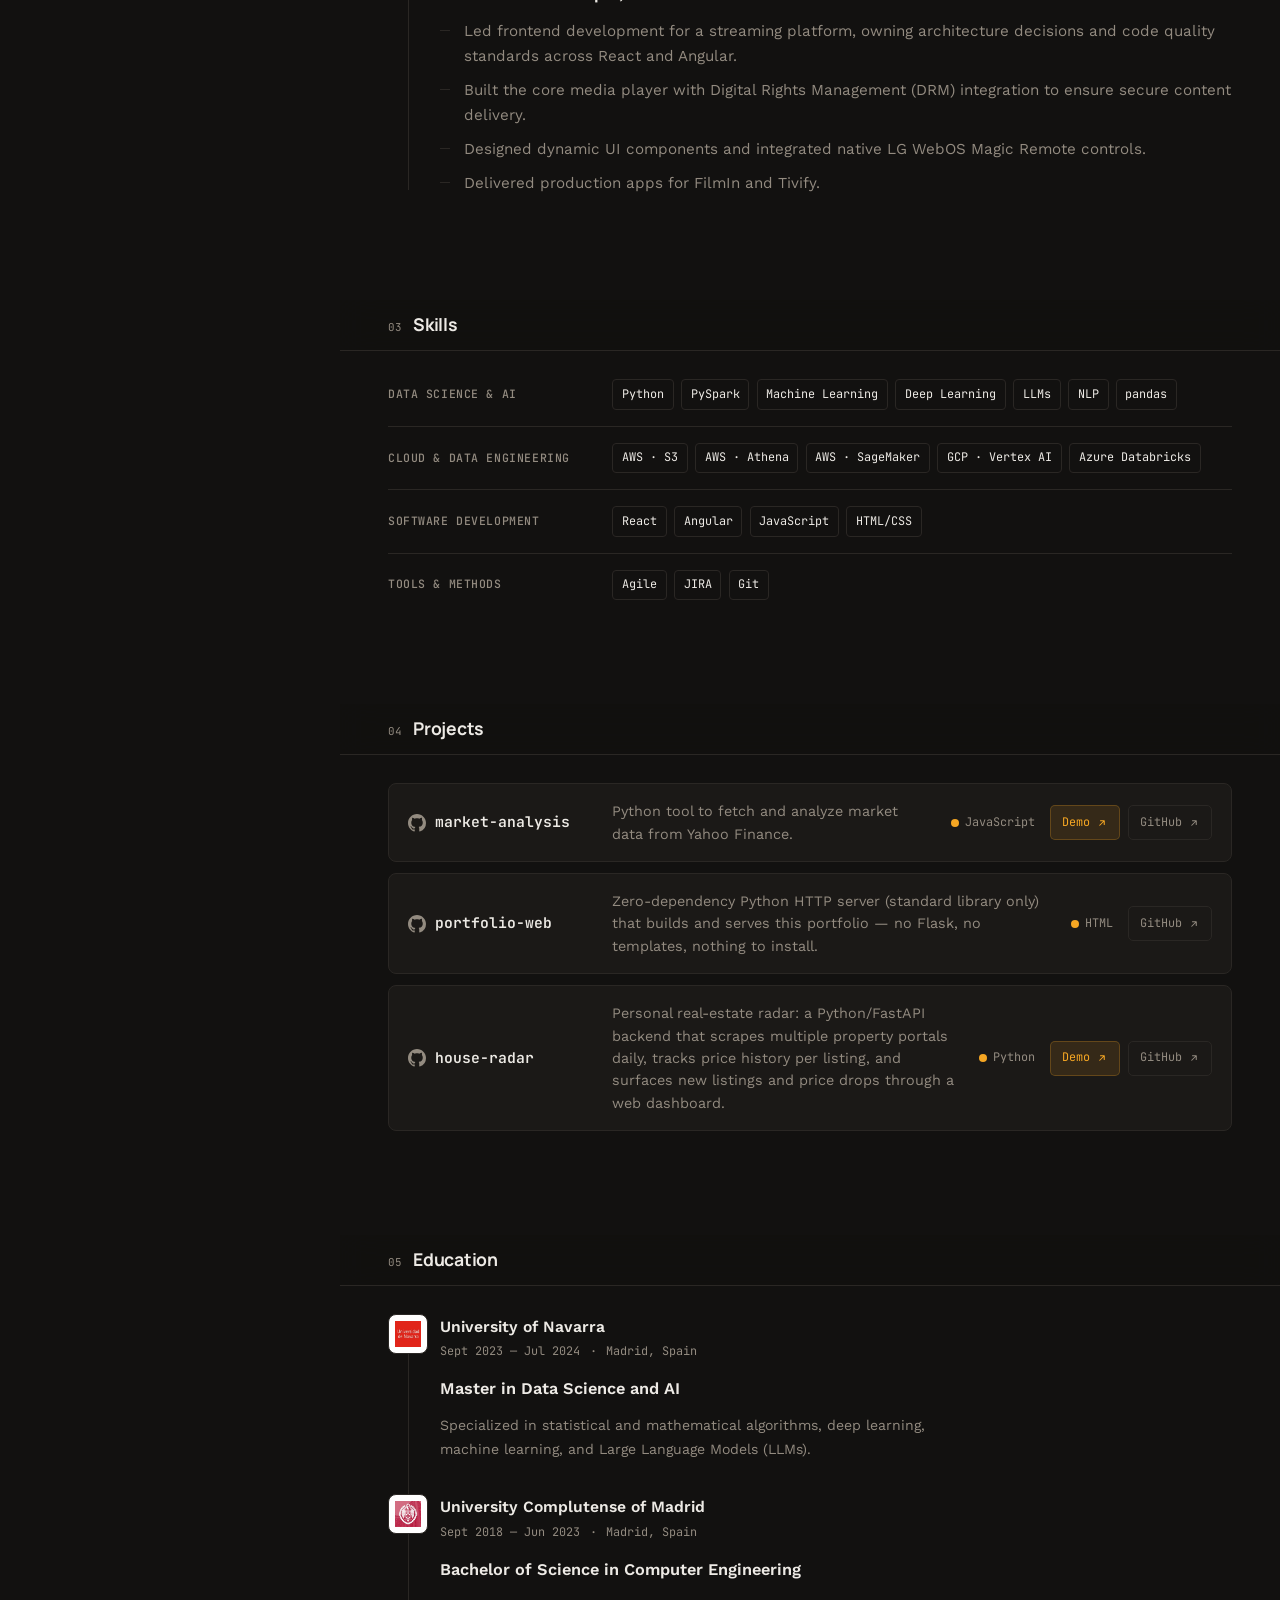
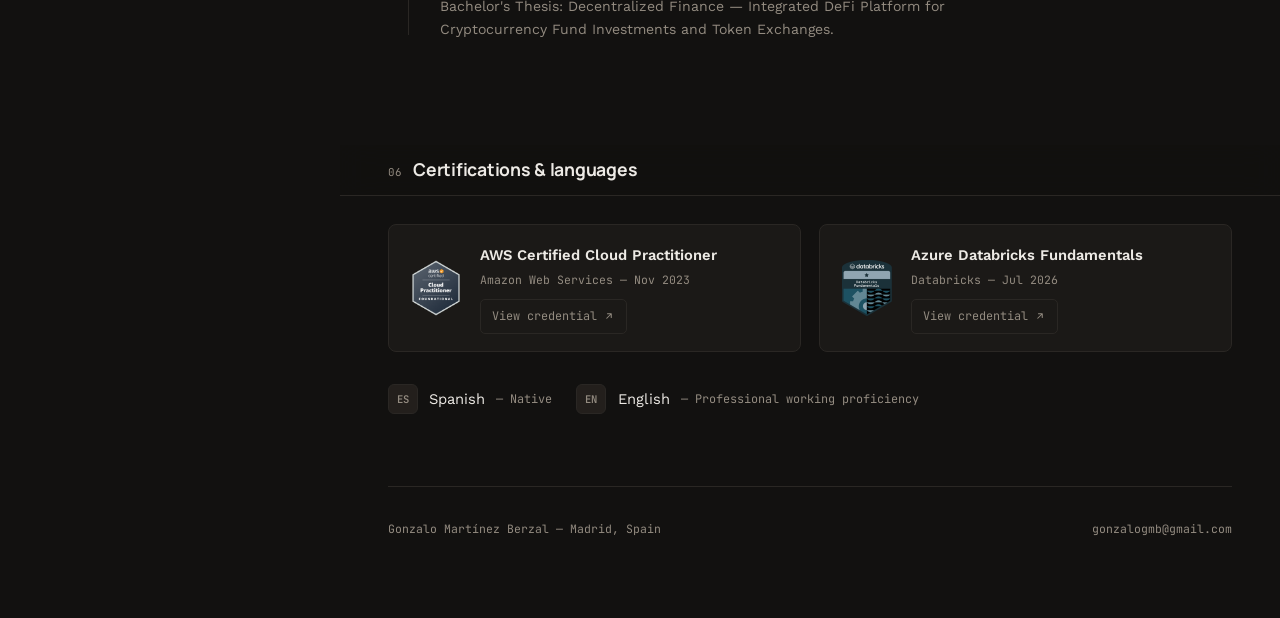
==== commit 61ac6c1e: "v1.2.6 --new cv animation" ====
--- a/public/index.html
+++ b/public/index.html
@@ -33,7 +33,7 @@
 <link rel="preconnect" href="https://fonts.googleapis.com">
 <link rel="preconnect" href="https://fonts.gstatic.com" crossorigin>
 <link rel="stylesheet" href="https://fonts.googleapis.com/css2?family=Instrument+Serif:ital@0;1&family=Manrope:wght@500;600;700;800&family=Work+Sans:wght@400;500;600&family=JetBrains+Mono:wght@400;500;600&display=swap">
-<link rel="stylesheet" href="static/style.css?v=14">
+<link rel="stylesheet" href="static/style.css?v=15">
 </head>
 <body>
 
@@ -76,7 +76,11 @@
     <p class="credential" data-i18n="promptLine">3+ yrs · PySpark · AWS · GCP</p>
 
     <a class="btn-cv" href="static/cv-gonzalo-martinez-berzal.pdf" download>
-      <svg viewBox="0 0 16 16" fill="none" aria-hidden="true"><path d="M8 1.5v8.5m0 0L5 7m3 3l3-3M2.5 12.5v1a1 1 0 0 0 1 1h9a1 1 0 0 0 1-1v-1" stroke="currentColor" stroke-width="1.4" stroke-linecap="round" stroke-linejoin="round"/></svg>
+      <svg viewBox="0 0 16 16" fill="none" aria-hidden="true">
+        <path class="cv-arrow" d="M8 1.5v8.5m0 0L5 7m3 3l3-3" stroke="currentColor" stroke-width="1.4" stroke-linecap="round" stroke-linejoin="round"/>
+        <path class="cv-check" d="M4.8 7.6 7 9.8 11.4 5" stroke="currentColor" stroke-width="1.6" stroke-linecap="round" stroke-linejoin="round"/>
+        <path class="cv-tray" d="M2.5 12.5v1a1 1 0 0 0 1 1h9a1 1 0 0 0 1-1v-1" stroke="currentColor" stroke-width="1.4" stroke-linecap="round" stroke-linejoin="round"/>
+      </svg>
       <span data-i18n="downloadCv">Download CV</span>
     </a>
 
@@ -354,7 +358,7 @@
   </main>
 </div>
 
-<script src="static/script.js?v=3"></script>
+<script src="static/script.js?v=4"></script>
 
 </body>
 </html>
--- a/public/static/style.css
+++ b/public/static/style.css
@@ -158,7 +158,49 @@
   }
   .btn-cv:hover { background: #FFB63F; border-color: #FFB63F; transform: translateY(-1px); }
   .btn-cv:active { transform: translateY(0) scale(0.96); }
-  .btn-cv svg { width: 10px; height: 10px; }
+  .btn-cv svg { width: 13px; height: 13px; }
+
+  /* Download feedback. The arrow falls into the tray, the tray takes the hit,
+     the tick lands. Everything is transform/opacity, the whole thing is under
+     600ms, and the button never changes size — so the sidebar never reflows. */
+  .btn-cv { position: relative; overflow: hidden; }
+  .btn-cv svg path { transform-box: fill-box; transform-origin: center; }
+  .btn-cv .cv-check { opacity: 0; }
+
+  .btn-cv::after {
+    content: "";
+    position: absolute;
+    inset: 0;
+    background: rgba(255, 255, 255, 0.3);
+    transform: translateX(-101%);
+    pointer-events: none;
+  }
+
+  .btn-cv.is-downloading .cv-arrow { animation: cvArrowDrop 240ms var(--ease-out) forwards; }
+  .btn-cv.is-downloading .cv-tray  { animation: cvTrayDip 200ms var(--ease-out) 200ms; }
+  .btn-cv.is-downloading .cv-check { animation: cvCheckIn 260ms var(--ease-out) 300ms forwards; }
+  .btn-cv.is-downloading::after    { animation: cvSweep 560ms var(--ease-out); }
+
+  /* Opacity is held flat until the end of the fall: with the easing applied to
+     both at once the arrow was invisible by the midpoint and never read as
+     falling at all. */
+  @keyframes cvArrowDrop {
+    0%   { transform: translateY(0); opacity: 1; }
+    65%  { opacity: 1; }
+    100% { transform: translateY(4px); opacity: 0; }
+  }
+  @keyframes cvTrayDip {
+    0%   { transform: translateY(0); }
+    45%  { transform: translateY(1.2px); }
+    100% { transform: translateY(0); }
+  }
+  @keyframes cvCheckIn {
+    from { opacity: 0; transform: scale(0.6); }
+    to   { opacity: 1; transform: scale(1); }
+  }
+  @keyframes cvSweep {
+    to { transform: translateX(101%); }
+  }
 
   .side-contact { display: flex; flex-direction: column; gap: 0.5rem; }
   .side-contact a, .side-contact span {
@@ -261,6 +303,10 @@
   @keyframes fadeIn {
     from { opacity: 0; }
     to { opacity: 1; }
+  }
+  @keyframes fadeOutInPlace {
+    from { opacity: 1; }
+    to { opacity: 0; }
   }
   .avatar-block, .identity .role, .credential, .btn-cv,
   .hero-line, .headline, .summary-text {
@@ -545,6 +591,13 @@
     }
     .reveal { transform: none; transition: opacity var(--dur-hover) var(--ease-out); }
 
+    /* The download still confirms itself, but nothing falls or sweeps:
+       the arrow cross-fades into the tick in place. */
+    .btn-cv.is-downloading .cv-arrow { animation: fadeOutInPlace var(--dur-hover) var(--ease-out) forwards; }
+    .btn-cv.is-downloading .cv-tray { animation: none; }
+    .btn-cv.is-downloading .cv-check { animation: fadeIn var(--dur-hover) var(--ease-out) var(--dur-hover) forwards; }
+    .btn-cv.is-downloading::after { animation: none; }
+
     /* Hover lifts stop travelling; their colour feedback is kept. */
     .avatar-block:hover .avatar,
     .t-item:hover .t-mark,
